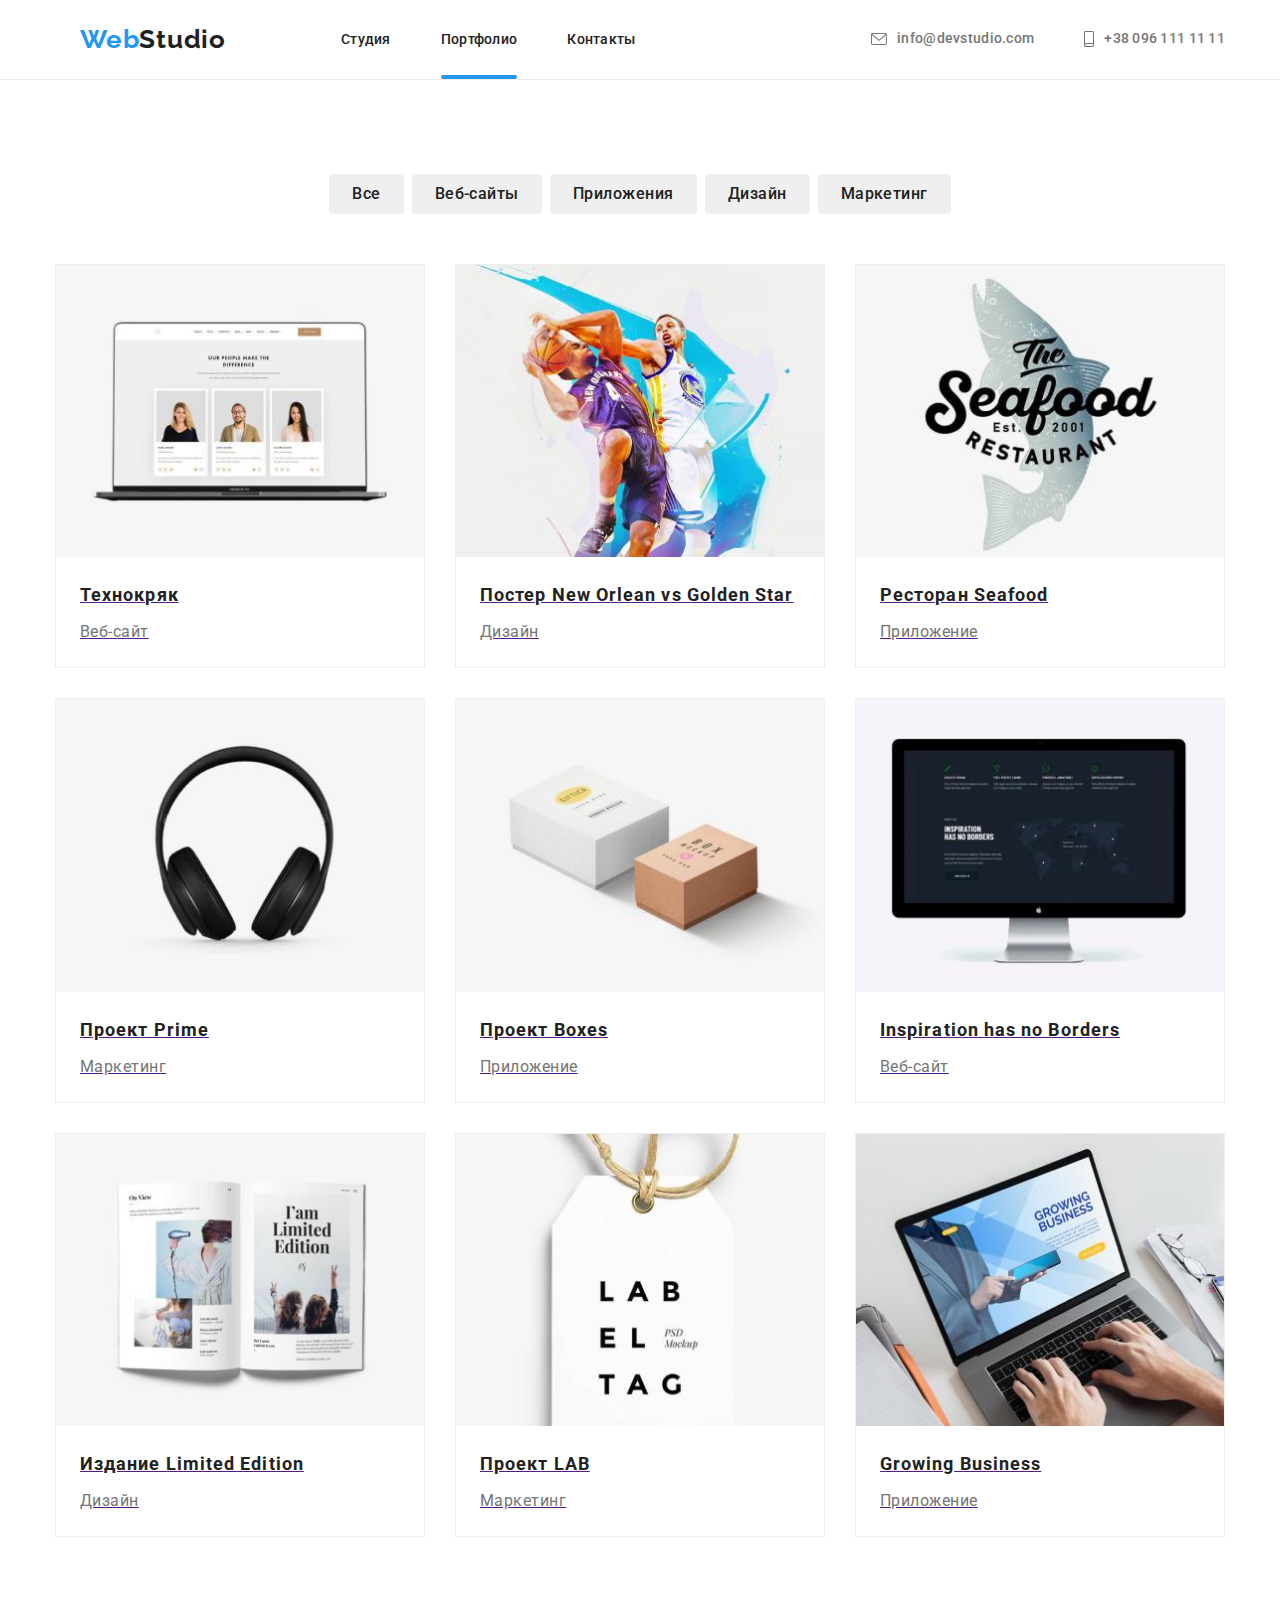
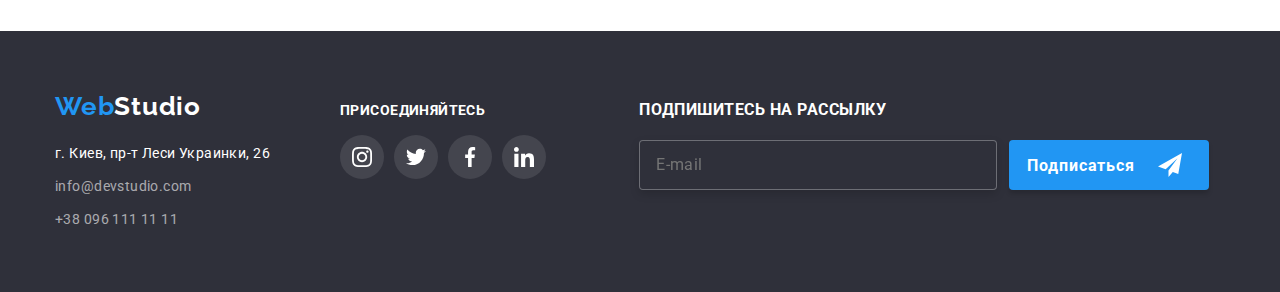
==== portfolio.html @ ae310cb7 "h" ====
<!DOCTYPE html>
<html lang="ru">
<head>
    <meta charset="UTF-8">
    <meta http-equiv="X-UA-Compatible" content="IE=edge">
    <meta name="viewport" content="width=device-width, initial-scale=1.0">
    <title>WebStudio</title>
    <link rel="preconnect" href="https://fonts.googleapis.com">
    <link rel="preconnect" href="https://fonts.gstatic.com" crossorigin>
    <link href="https://fonts.googleapis.com/css2?family=Raleway:wght@700&family=Roboto:wght@400;500;700;900&display=swap" rel="stylesheet">
    <link rel="stylesheet" href="https://cdnjs.cloudflare.com/ajax/libs/modern-normalize/1.1.0/modern-normalize.css" integrity="sha512-Y0MM+V6ymRKN2zStTqzQ227DWhhp4Mzdo6gnlRnuaNCbc+YN/ZH0sBCLTM4M0oSy9c9VKiCvd4Jk44aCLrNS5Q==" crossorigin="anonymous" referrerpolicy="no-referrer" />
    <link rel="stylesheet" href="./css/styles.css"/>
</head>
<body>
    <header class="header">
        <div class="container header-container">
            <nav class="header-navigation">
                <a class="link head-logo"  lang="en" href=""><span class="header-logo">Web</span><span class="header-logo-color">Studio </span></a>
                <ul class="list site-nav">
                    <li class="header-item"> <a class="link header-link" href="./index.html">Студия</a></li>
                    <li class="header-item"> <a class="link header-link active" href="">Портфолио</a></li>
                    <li class="header-item"> <a class="link header-link" href="">Контакты</a></li>
                </ul>
            </nav>
            <div class="header-connect">
                <ul class="list header-list"> 
                    <li class="header-item"> <a class="link header-mail color-icon" href="mailto:info@devstudio.com"><svg class="icon-envelope" width="16" height="12">
                        <use href="./images/icons.svg#icon-envelope"></use>
                        </svg>
                        info@devstudio.com</a></li>
                    <li class="header-item"><a class="link header-tel color-icon " href="tel:+380961111111">    <svg class="icon-smartphone" width="10" height="16">
                        <use href="./images/icons.svg#icon-smartphone"></use>
                    </svg>
                        +38 096 111 11 11</a></li>
                </ul> 
            </div> 
        </div>
    </header>
    <main>
        <section class="section">
            <div class="container">
                <ul class="list filter-list">
                    <li class="portfolio-btn"> <button class="filter-btn btn-text" type="button">Все</button></li>
                    <li class="portfolio-btn"> <button class="filter-btn btn-text" type="button">Веб-сайты</button></li>
                    <li class="portfolio-btn"> <button class="filter-btn btn-text" type="button">Приложения</button></li>
                    <li class="portfolio-btn"> <button class="filter-btn btn-text" type="button">Дизайн</button></li>
                    <li class="portfolio-btn"> <button class="filter-btn btn-text" type="button">Маркетинг</button></li>
                </ul>
                <!-- Секция портфолио-->
                <ul class="list portfolio-main">
                    <li class="portfolio-list">
                        <a href="" class="portfolio-link"> 
                            <div class="overlay-card">
                                <img 
                                src="./images/portfolio1.jpg" 
                                alt="Три фото человека на экране"
                                width="370"
                                height="294"/>
                                <div class="portfolio-wrapper">
                                    <p class="portfolio-card">Технокряк это современная площадка распространения коронавируса. Компании используют эту платформу
                                        для цифрового шпионажа и атак на защищённые сервера конкурентов.
                                    </p>
                                </div>
                            </div>
                            <div class="portfolio-content">
                                <h2 class="portfolio-list-title">Технокряк</h2>
                                <p class="portfolio-list-text">Веб-сайт</p>
                            </div>
                        </a>
                    </li>
                    <li class="portfolio-list" >
                        <a href="" class="portfolio-link"> 
                            <div class="overlay-card">
                                <img 
                                src="./images/portfolio2.jpg" 
                                alt="Игра в баскетбол"
                                width="370"
                                height="294"/>
                                <div class="portfolio-wrapper">
                                    <p class="portfolio-card">Технокряк это современная площадка распространения коронавируса. Компании используют эту платформу
                                        для цифрового шпионажа и атак на защищённые сервера конкурентов.
                                    </p>
                                </div>
                            </div>
                            <div class="portfolio-content">
                                <h2 class="portfolio-list-title">Постер New Orlean vs Golden Star</h2>
                                <p class="portfolio-list-text" >Дизайн</p>
                            </div>
                        </a>
                    </li>
                    <li class="portfolio-list">
                        <a href="" class="portfolio-link"> 
                            <div class="overlay-card">
                                <img 
                                src="./images/portfolio3.jpg" 
                                alt="Рыбный ресторан"
                                width="370"
                                height="294"/>
                                <div class="portfolio-wrapper">
                                    <p class="portfolio-card">Технокряк это современная площадка распространения коронавируса. Компании используют эту платформу
                                        для цифрового шпионажа и атак на защищённые сервера конкурентов.
                                    </p>
                                </div>
                            </div>
                            <div class="portfolio-content">
                                <h2 class="portfolio-list-title" >Ресторан Seafood</h2>
                                <p class="portfolio-list-text">Приложение</p>
                            </div>
                        </a>
                    </li>
                    <li class="portfolio-list">
                        <a href="" class="portfolio-link">
                            <div class="overlay-card">
                                <img 
                                src="./images/portfolio4.jpg" 
                                alt="Наушники"
                                width="370"
                                height="294" />
                                <div class="portfolio-wrapper">
                                    <p class="portfolio-card">Технокряк это современная площадка распространения коронавируса. Компании используют эту платформу
                                        для цифрового шпионажа и атак на защищённые сервера конкурентов.
                                    </p>
                                </div>
                            </div>
                            <div class="portfolio-content">
                                <h2 class="portfolio-list-title" >Проект Prime</h2>
                                <p class="portfolio-list-text">Маркетинг</p>
                            </div>
                        </a> 
                    </li>
                    <li class="portfolio-list" >
                        <a href="" class="portfolio-link">
                            <div class="overlay-card">
                                <img 
                                src="./images/portfolio5.jpg" 
                                alt="Коробки"
                                width="370"
                                height="294" />
                                <div class="portfolio-wrapper">
                                    <p class="portfolio-card">Технокряк это современная площадка распространения коронавируса. Компании используют эту платформу
                                        для цифрового шпионажа и атак на защищённые сервера конкурентов.
                                    </p>
                                </div>
                            </div>
                            <div class="portfolio-content">
                                <h2 class="portfolio-list-title" >Проект Boxes</h2>
                                <p class="portfolio-list-text">Приложение</p>
                            </div>
                        </a>
                    </li>
                    <li class="portfolio-list" >
                        <a href="" class="portfolio-link">
                            <div class="overlay-card">
                                <img 
                                src="./images/portfolio6.jpg" 
                                alt="Монитор"
                                width="370"
                                height="294"/>
                                <div class="portfolio-wrapper">
                                    <p class="portfolio-card">Технокряк это современная площадка распространения коронавируса. Компании используют эту платформу
                                        для цифрового шпионажа и атак на защищённые сервера конкурентов.
                                    </p>
                                </div>
                            </div>
                            <div class="portfolio-content">
                                <h2 class="portfolio-list-title">Inspiration has no Borders</h2>
                                <p class="portfolio-list-text">Веб-сайт</p>
                            </div>
                        </a>
                    </li>
                    <li class="portfolio-list">
                        <a href="" class="portfolio-link">
                            <div class="overlay-card">
                                <img 
                                src="./images/portfolio7.jpg" 
                                alt="Журнал"
                                width="370"
                                height="294" />
                                <div class="portfolio-wrapper">
                                    <p class="portfolio-card">Технокряк это современная площадка распространения коронавируса. Компании используют эту платформу
                                        для цифрового шпионажа и атак на защищённые сервера конкурентов.
                                    </p>
                                </div>
                            </div>
                            <div class="portfolio-content">
                                <h2 class="portfolio-list-title">Издание Limited Edition</h2>
                                <p class="portfolio-list-text">Дизайн</p>
                            </div>
                        </a>
                    </li>
                    <li class="portfolio-list">
                        <a href="" class="portfolio-link">
                            <div class="overlay-card">
                                <img 
                                src="./images/portfolio8.jpg" 
                                alt="Бирка"
                                width="370"
                                height="294" />
                                <div class="portfolio-wrapper">
                                    <p class="portfolio-card">Технокряк это современная площадка распространения коронавируса. Компании используют эту платформу
                                        для цифрового шпионажа и атак на защищённые сервера конкурентов.
                                    </p>
                                </div>
                            </div>
                            <div class="portfolio-content">
                                <h2 class="portfolio-list-title">Проект LAB</h2>
                                <p class="portfolio-list-text">Маркетинг</p>
                            </div>
                        </a>
                    </li>
                    <li class="portfolio-list">
                        <a href="" class="portfolio-link">
                            <div class="overlay-card">
                                <img 
                                src="./images/portfolio9.jpg" 
                                alt="Ноутбук"
                                width="370"
                                height="294"/>
                                <div class="portfolio-wrapper">
                                    <p class="portfolio-card">Технокряк это современная площадка распространения коронавируса. Компании используют эту платформу
                                        для цифрового шпионажа и атак на защищённые сервера конкурентов.
                                    </p>
                                </div>
                            </div>
                            <div class="portfolio-content">
                                <h2 class="portfolio-list-title">Growing Business</h2>
                                <p class="portfolio-list-text">Приложение</p>
                            </div>
                        </a>
                    </li>
                </ul>
            </div>  
        </section>
    </main>
    <footer class="footer-section">
        <div class="container footer-box">
            <div class="footer-container">
                <a class="link" lang="en"  href=""><span class="footer-logo">Web</span><span class="footer-logo-color">Studio </span></a> 
                <address class="footer-name">
                    <ul class="list">
                        <li class="footer-second">
                            <a class="link footer-address footer-link" href="https://goo.gl/maps/VvVKp1jskKgeNvnZA"
                            target="_blank" rel="noopener noreferrer">
                            г. Киев, пр-т Леси Украинки, 26</a>
                        </li>
                        <li class="footer-second">
                            <a class="link footer-mail footer-link" href="mailto:info@devstudio.com">info@devstudio.com</a>   
                        </li>
                        <li class="footer-second">
                            <a class="link footer-tel footer-link" href="tel:+380961111111">+38 096 111 11 11</a>  
                        </li>
                    </ul>
                </address>
            </div>
            <div class="footer-container-second">
                <p class="join-social">присоединяйтесь</p>
                <ul class="social-networks list">
                    <li class="social-networks-item">
                        <a href="" class="social-networks-link link-second">
                            <svg class="icon-footer instagram" width="20" height="20">
                                <use href="./images/icons.svg#icon-instagram"></use>
                            </svg>
                        </a>
                    </li>
                    <li class="social-networks-item">
                        <a href="" class="social-networks-link link-second">
                            <svg class="icon-footer twitter" width="20" height="20">
                                <use href="./images/icons.svg#icon-twitter"></use>
                            </svg>
                        </a>
                    </li>
                    <li class="social-networks-item">
                        <a href="" class="social-networks-link link-second">
                            <svg class="icon-footer facebook" width="20" height="20">
                                <use href="./images/icons.svg#icon-facebook"></use>
                            </svg>
                        </a>
                    </li>
                    <li class="social-networks-item">
                        <a href="" class="social-networks-link link-second">
                            <svg class="icon-footer linkedin" width="20" height="20">
                                <use href="./images/icons.svg#icon-linkedin"></use>
                            </svg>
                        </a>
                    </li>           
                </ul>
            </div> 
            <div class="subscription-field">
                <p class="subscription">Подпишитесь на рассылку</p>
                <form class="footer-form">
                    <input type="email" name="subscription" id="subscription" placeholder="E-mail" class="email-input">
                    <div class="position-btn">
                        <button type="submit" class="send-btn">Подписаться
                            <svg class="icon-send" width="24" height="24">
                                <use href="./images/icons.svg#icon-icon-send"></use>
                            </svg>
                        </button>
                    </div>
                </form>
            </div>
        </div>
    </footer>
</body>
</html>
---- css/styles.css ----
:root{
    --main-title-color: #ffffff;
    --second-title-color: #212121;
    --main-text-color: #212121;
    --second-text-color: #757575;
    --main-btn-color: #2196F3;
    --second-btn-color: #000000;
    --header-text-color: #212121;
    --header-second-text-color: #757575;
    --header-nav-text-color:  #2196F3;
    --hero-section-color: #2F303A;
    --portfolio-card-gap: 30px;
    --transition-duration: 250ms;
    --timing-function: cubic-bezier(0.4, 0, 0.2, 1);
}
p, h1, h2, h3, h4, h5, h6 {
    margin: 0;
}
ul {
    margin: 0;
    padding: 0;
}
.container {
    width: 1200px;
    padding-left: 15px;
    padding-right: 15px;
    margin: 0 auto;
}
body {
    font-family: Roboto; sans-serif;
}
.list {
    list-style: none;
}
.link {
    text-decoration: none;
}
.header-list {
    display: flex;
}
.site-nav {
    display: flex;
}
.header-navigation {
    display: flex; 
    align-items: center;
}
.header-container {
    display: flex; 
    align-items: center;
}
.header {
    border-bottom: 1px solid #ECECEC;
}
.header-link {
    font-weight: 500;
    font-size: 14px;
    line-height: 1.14;
    letter-spacing: 0.02em;
    color: var(--main-text-color);
    padding-bottom: 32px;
    padding-top: 32px;
    transition: color var(--transition-duration) var(--timing-function);
    position: relative;
}

.header-link.active::after {
    content: "";
    width: 100%;
    height: 4px;
    background-color: var(--header-nav-text-color);
    border-radius: 2px;
    display: block;
    position: absolute;
    bottom: 0;
}
.header-logo {
    font-family: Raleway;
    font-weight: 700;
    font-size: 26px;
    line-height: 1.19;
    letter-spacing: 0.03em;
    color:var(--header-nav-text-color);
}
.header-logo-color {
    font-family: Raleway;
    font-weight: 700;
    font-size: 26px;
    line-height: 1.19;
    letter-spacing: 0.03em;
    color:var(--header-text-color);   
}
.header-link:hover,
.header-link:focus {
    color: var(--header-nav-text-color);
}
.color-icon:hover,
.color-icon:focus {
    color: var(--header-nav-text-color);
}
.header-connect {
    margin-left: auto;
}
.head-logo {
    margin-right: 90px;
    padding: 24px 25px;
}
.header-item:not(:last-child) {
    margin-right: 50px; 
}
.header-tel {
    font-weight: 500;
    font-size: 14px;
    line-height: 1.14;
    letter-spacing: 0.02em;
    color:var(--header-second-text-color);
    display: flex;
    align-items: center;
    transition: color var(--transition-duration) var(--timing-function);
}
.header-mail {
    font-weight: 500;
    font-size: 14px;
    line-height: 1.14;
    letter-spacing: 0.02em;
    color: var(--second-text-color);
    display: flex;
    align-items: center;
    transition: color var(--transition-duration) var(--timing-function);
}
.icon-envelope,
.icon-smartphone {
margin-right: 10px;
fill: currentColor;
}
.icon-envelope:hover,
.icon-smartphone:hover,
.icon-envelope:focus,
.icon-smartphone:focus {
fill: currentColor;
}

/*---------Hero------------------*/
.hero {
    padding-top: 200px;
    padding-bottom: 200px;
    text-align: center;
    background-color: #2F303A;
    
}
.hero-img {
    height: 600px;
    max-width: 1600px;
    margin-left: auto;
    margin-right: auto;
    background-image: linear-gradient(
        to right,
        rgba(47, 48, 58, 0.4),
        rgba(47, 48, 58, 0.4)
    ),
    url(../images/hero-img.jpg);
    background-repeat: no-repeat;
    background-size: cover;
    background-position: center;
}
.hero-section { 
}
.hero-title {
    font-weight: 900;
    text-transform: uppercase;
    font-size: 44px;
    line-height: 1.36;
    text-align: center;
    letter-spacing: 0.06em;
    color:var(--main-title-color);
    width: 696px;
    margin-bottom: 30px;
    margin-top: 0;
    margin-left: auto;
    margin-right: auto;
}
.hero-button {
    font-family: inherit;
    font-weight: 700;
    font-size: 16px;
    line-height: 1.88;
    letter-spacing: 0.06em;
    cursor: pointer;
    color: var(--main-title-color);
    background: #188ce8;
    border-radius: 4px;
    padding: 10px 32px;
    align-items: center;
}
/*---------Subject------*/
.subject-container {
    padding-top: 94px;
}
.subject-list {
    display: flex;
    flex-wrap: wrap;   
}
.subject-info:not(:last-child) {
    margin-right: 30px;
    width: 270px;
}
.subject-icon {
    display: flex;
    justify-content: center;
    align-items: center;
    margin-bottom: 30px;
    width: 270px;
    height: 120px;
    border: none;
    background-color: #f5f4fa;
    border-radius: 4px;
}
.about-subject {
    font-weight: 700;
    text-transform: uppercase;
    font-size: 14px;
    line-height: 1.14;
    letter-spacing: 0.03em;
    color:var(--main-text-color);
}
.about-subject-text {
    padding-top: 10px;
    font-weight: 400;
    font-size: 14px;
    line-height: 1.71;
    letter-spacing: 0.03em;
    color:var(--second-text-color);
    width: 270px;
}

/*-----------Features----------*/
.features-info {
    padding-top: 94px;
    padding-bottom: 94px;
}
.features {
    font-weight: 700;
    font-size: 36px;
    line-height: 1.17;
    letter-spacing: 0.03em;
    color:var(--main-text-color);
    text-align: center;
}
.features-item {
    display: flex;
    margin-top: 50px;
}
.features-img:not(:last-child) {
    margin-right: 30px;
}
.work-title {
    position: absolute;
    width: 100%;
    min-height: 70px;
    bottom: 0;
    background-color: rgba(47, 48, 58, 0.8);
}
.features-img {
    position: relative;
}
.title-text {
    font-weight: bold;
    line-height: 1.14;
    text-align: center;
    padding-top: 27px;
    padding-bottom: 27px;
    margin: auto;
    letter-spacing: 0.03em;
    text-transform: uppercase;
    color: var(--main-title-color);
    font-size: 14px;
} 
img {
    display: block;
    max-width: 100%;
    height: auto;
}
/*------------Team---------*/
.team-main {
    background-color: #f5f4fa;
    padding-top: 94px;
    padding-bottom: 88px;
}
.team-list {
    display: flex;
    flex-wrap: wrap;
}
.masters-item {
    margin-right: 30px;
    text-align: center;
    width: 270px;
    box-shadow: 0px 1px 3px rgba(0, 0, 0, 0.12), 0px 1px 1px rgba(0, 0, 0, 0.14),
    0px 2px 1px rgba(0, 0, 0, 0.2);
    border-radius: 0px 0px 4px 4px;
    background-color: var(--main-title-color);
}
.masters-item:nth-child(4n){
    margin-right: 0;
}
.masters-name {
    padding-top: 30px;
    padding-bottom: 30px;  
}
.team {
    font-weight: 700;
    font-size: 36px;
    line-height: 1.17;
    letter-spacing: 0.03em;
    color:var(--second-title-color);
    text-align: center;
    margin-bottom: 50px;
}
.masters-item-title {
    font-weight: 500;
    font-size: 16px;
    line-height: 1.19;
    letter-spacing: 0.03em;
    color:var(--second-title-color);
    margin-bottom: 10px;
}
.masters-item-text {
    font-weight: 400;
    font-size: 16px;
    line-height: 1.19;
    letter-spacing: 0.03em;
    color: var(--second-text-color);
}
.masters-sotial-item {
    width: 44px;
    height: 44px;
}
.masters-sotial-link {
    width: 100%;
    height: 100%;
    border-radius: 50%;
    display: flex;
    align-items: center;
    justify-content: center;
    transition: background-color var(--transition-duration) var(--timing-function);
}
.masters-sotial-list {
    display: flex;
    justify-content: center;
    margin-top: 16px;
}
.masters-sotial-item + .masters-sotial-item {
    margin-left: 10px;
}
.icon {
    fill: #afb1b8;
    transition: fill var(--transition-duration) var(--timing-function);
}
.masters-sotial-link:hover,
.masters-sotial-link:focus {
    background-color:var(--main-btn-color);
}
.masters-sotial-link:hover .icon,
.masters-sotial-link:focus .icon {
    fill: var(--main-title-color);
}
/*------Clients------*/

.clients-item {
    box-sizing: border-box;
    border-radius: 4px;

    width: 170px;
    height: 92px;

    display: flex;
    align-items: center;
    justify-content: center;
}
.clients-item + .clients-item {
    margin-left: 30px;
    transition: border-color var(--transition-duration) var(--timing-function);
}
.company {
fill: #afb1b8;
transition: fill var(--transition-duration) var(--timing-function);
}
.icon-company {
    width: 100%;
    height: 100%;
    border-radius: 4px;
    display: flex;
    align-items: center;
    justify-content: center;
    border: 1px solid #afb1b8;
}
.clients-list {
    display: flex;
    justify-content: center;
}
.icon-company:hover,
.icon-company:focus {
    border-color:var(--main-btn-color) ;
}
.icon-company:hover .company ,
.icon-company:focus .company {
    fill:var(--main-btn-color);
}

/*---FOOTER---*/
.footer-box {
    display: flex;
    align-items: baseline;
}
.footer-container {
    margin-right: 70px;
}
.join-social {
    color: var(--main-title-color);
    text-transform: uppercase;
    font-size: 14px;
    line-height: 1.14;
    letter-spacing: 0.03em;
    font-family: Roboto;
    font-style: normal;
    font-weight: bold;
}
.social-networks {
    display: flex;
    justify-content: center;
    margin-bottom: 30px;
    margin-top: 16px;
}
.social-networks-item {
    width: 44px;
    height: 44px;
}
.social-networks-item + .social-networks-item {
    margin-left: 10px;
}
.social-networks-link {
    width: 100%;
    height: 100%;
    border-radius: 50%;
    display: flex;
    justify-content: center;
    align-items: center;
    transition: background-color var(--transition-duration) var(--timing-function);
}
.social-networks-link:hover,
.social-networks-link:focus {
    background-color:var(--main-btn-color);
}
.link-second {
    width: 100%;
    height: 100%;
    border-radius: 50%;
    background-color: rgba(255, 255, 255, 0.1);
}

.icon-footer {
    fill: var(--main-title-color);
}
.footer-name {
    margin-top: 20px;
}
.footer-second:not(:last-child) {
    margin-bottom: 9px;
}
.footer-second {
    transition: color var(--transition-duration) var(--timing-function);
}
.footer-section {
    background-color:var(--hero-section-color);
    padding-top: 60px;
    padding-bottom: 60px;
}
.footer-logo {
    font-family: Raleway;
    font-weight: 700;
    font-size: 26px;
    line-height: 1.19;
    letter-spacing: 0.03em;
    color:var(--header-nav-text-color); 
}
.footer-logo-color {
    font-family: Raleway;
    font-weight: 700;
    font-size: 26px;
    line-height: 1.19;
    letter-spacing: 0.03em;
    color:var(--main-title-color);  
}

.footer-address {
    font-weight: 400;
    font-style: normal;
    font-size: 14px;
    line-height: 1.71;
    letter-spacing: 0.03em;
    color:var(--main-title-color);
}

.footer-mail {
    font-weight: 400;
    font-style: normal;
    font-size: 14px;
    line-height: 1.71;
    letter-spacing: 0.03em;
    color: rgba(255, 255, 255, 0.6);
    }
.footer-tel {
    font-weight: 400;
    font-style: normal;
    font-size: 14px;
    line-height: 1.71;
    letter-spacing: 0.03em;
    color: rgba(255, 255, 255, 0.6);
}
.footer-link:hover,
.footer-link:focus {
    color: var(--header-nav-text-color);
}
.footer-form {
    display: flex;
}
.subscription {
    margin-left: 93px;
    margin-bottom: 20px;
    color: var(--main-title-color);
    font-weight: bold;
    line-height: 1.14;
    letter-spacing: 0.03em;
    text-transform: uppercase;
    text-align: left;
}
.email-input {
    width: 358px;
    height: 50px;
    padding-left: 16px;
    padding-top: 15px;
    padding-bottom: 15px;
    margin-right: 12px;
    margin-left: 93px;
    font-size: 16px;
    line-height: 1.25;
    letter-spacing: 0.03em;
    display: flex;
    align-items: center;
    color: rgba(255, 255, 255, 0.6);
    background: var(--hero-section-color);
    border: 1px solid rgba(255, 255, 255, 0.3);
    box-sizing: border-box;
    filter: drop-shadow(0px 4px 4px rgba(0, 0, 0, 0.15));
    border-radius: 4px;
}
.send-btn {
    width: 200px;
    height: 50px;
    margin: 0;
    padding-right: 29px;
    padding-right: 62px;
    padding-top: 10px;
    padding-bottom: 10px;
    font-weight: bold;
    font-size: 16px;
    line-height: 1.87;
    letter-spacing: 0.06em;
    position: relative;
    align-items: center;
    background: var(--main-btn-color);
    color: var(--main-title-color);
    box-shadow: 0px 4px 4px rgba(0, 0, 0, 0.15);
    border-radius: 4px;
    border: 1px solid transparent;
    cursor: pointer;
}
.icon-send {
    position: absolute;
    left: 148px;
    top: 50%;
    transform: translateY(-50%);
}
/*--------------Portfolio----------------*/
.section {
    padding-top: 94px;
    padding-bottom: 94px;
}
.filter-btn {
    font-family: inherit;
    font-weight: 500;
    font-size: 16px;
    line-height: 1.63;
    letter-spacing: 0.03em;
    cursor: pointer;
    color:var(--main-text-color);
    padding: 6px 22px;
    border-style: none;
    border-radius: 4px;
    border: 1px solid transparent;
    transition: background-color var(--transition-duration) var(--timing-function),
    color var(--transition-duration) var(--timing-function),
    box-shadow var(--transition-duration) var(--timing-function);
}
.btn-text:hover,
.btn-text:focus {
    box-shadow: 0px 3px 1px rgba(0, 0, 0, 0.1), 0px 1px 2px rgba(0, 0, 0, 0.08),
    0px 2px 2px rgba(0, 0, 0, 0.12);
    color:var(--main-title-color);
    background-color:var(--main-btn-color) 
}
.portfolio-list-title {
    font-weight: 700;
    font-size: 18px;
    line-height: 2;
    letter-spacing: 0.06em;
    color:var(--second-title-color);
    margin-bottom: 4px;
}
.portfolio-list-text {
    font-weight: 400;
    font-size: 16px;
    line-height: 1.88;
    letter-spacing: 0.03em;
    color:var(--second-text-color);
}
.filter-list {
    display: flex;
    margin-left: auto;
    margin-right: auto;
    justify-content: center;
    margin-bottom: 50px;
}
.portfolio-btn:not(:last-child) {
    margin-right: 8px;
}
.img {
    display: block;
    max-width: 100%;
    height: auto;
}
.portfolio-main > .portfolio-list {
    flex-basis: calc((100% - 3 * 30px) / 3 );
    margin-right: var(--portfolio-card-gap);
    margin-bottom: var(--portfolio-card-gap);
    box-sizing: border-box;
    border: 1px solid #eeeeee;
    transition: box-shadow var(--transition-duration) var(--timing-function);
}
.portfolio-main {
    display: flex;
    flex-wrap: wrap;
    margin-right: calc(-1 * var(--portfolio-card-gap));
    margin-bottom: calc(-1 * var(--portfolio-card-gap));
}
.portfolio-content {
    padding: 20px 24px;
    text-align: left;
}
.portfolio-list:nth-child(3n) {
margin-right: 0;
}
.portfolio-list:hover {
    box-shadow: 0px 1px 1px rgba(0, 0, 0, 0.12), 0px 4px 4px rgba(0, 0, 0, 0.06),
    1px 4px 6px rgba(0, 0, 0, 0.16);
    cursor: pointer;
}
.portfolio-card {
    width: 322px;
    height: 168px;
    padding-top: 63px;
    padding-bottom: 63px;
    padding-left: 24px;
    padding-right: 24px;
    font-size: 18px;
    line-height: 1.56;
    letter-spacing: 0.03em;
    text-align: left;
    color: var(--main-title-color);
    z-index: 1;
}
.overlay-card {
    position: relative ;
    overflow: hidden;
}
.portfolio-wrapper {
    position: absolute;
    display: inline-block;
    content: "";
    width: 100%;
    height: 100%;
    top: 0;
    left: 0;
    background: rgba(33, 150, 243, 0.9);
    transform: translateY(101%);
    transition: transform var(--transition-duration) var(--timing-function);
}
.portfolio-link:hover .portfolio-wrapper,
.portfolio-link:focus .portfolio-wrapper {
    transform: translateY(0);
}

/*----Modal Window----*/

.backdrop {
    width: 100%;
    height: 100%;
    background-color: rgba(0, 0, 0, 0.2);
    top: 0;
    position: fixed;
    transition: opacity 800ms, visibility 800ms ;
}
.modal {
    width: 528px;
    height: 581px;
    background-color: var(--main-title-color);
    border-radius: 4px;
    box-shadow: 0px 1px 3px rgba(0, 0, 0, 0.12), 0px 1px 1px rgba(0, 0, 0, 0.14),
    0px 2px 1px rgba(0, 0, 0, 0.2);
    position: absolute;
    top: 50%;
    left: 50%;
    transform: translate(-50%, -50%) scale(1);
    transition: transform 800ms;
    padding: 40px;
}
.backdrop.is-hidden .modal {
    transform: scale(1.5);
    transition: transform 800ms;
}
.modal-btn {
    width: 30px;
    height: 30px;
    background: var(--main-title-color);
    border: 1px solid rgba(0, 0, 0, 0.1);
    border-radius: 50%;
    position: absolute;
    top: 8px;
    right: 8px;
    box-sizing: border-box;
}
.modal-btn {
    transition: fill var(--transition-duration) var(--timing-function);
}
.modal-btn:hover {
    fill: var(--main-btn-color);
}
.is-hidden {
    visibility: hidden;
    opacity: 0;
    pointer-events: none;
}
.title-modal {
    font-size: 20px;
    color: var(--main-text-color);
    font-weight: bold;
    line-height: 23px;
    text-align: center;
    letter-spacing: 0.03em;
    margin-bottom: 12px;
}
.modal-form-input {
    width: 100%;
    height: 40px;
    padding-left: 42px;
    padding-right: 10px;
    margin-top: 4px;
    margin-bottom: 10px;
    outline: none;
    display: block;
    border: 1px solid rgba(33, 33, 33, 0.2);
    border-radius: 4px;
    box-sizing: border-box;
    transition: border-color var(--transition-duration) var(--timing-function);
}
.form-input-text {
    font-size: 12px;
    line-height: 1.16;
    letter-spacing: 0.01em;
    color: var(--second-text-color);
}
.modal-form-text {
    width: 100%;
    height: 120px;
    padding-top: 12px;
    padding-bottom: 12px;
    padding-right: 16px;
    padding-left: 16px;
    margin-top: 4px;
    margin-bottom: 20px;
    outline: none;
    resize: none;
    border: 1px solid rgba(33, 33, 33, 0.2);
    border-radius: 4px;
    box-sizing: border-box;
    transition: border-color var(--transition-duration) var(--timing-function);
}
.modal-form-text::placeholder {
    font-size: 12px;
    line-height: 1.16;
    letter-spacing: 0.01em;
    color: rgba(117, 117, 117, 0.5);
}
.agreement-checkbox {
    line-height: 1.71;
    letter-spacing: 0.03em;
    color: var(--second-text-color);
    display: flex;
    align-items: center;
    font-size: 14px;
}
.contract-link {
    color: var(--main-btn-color);
}
.modal-form-btn {
    display: block;
    background: var(--main-btn-color);
    color: var(--main-title-color);
    box-shadow: 0px 4px 4px rgba(0, 0, 0, 0.15);
    border-radius: 4px;
    border: 1px solid transparent;
    cursor: pointer;
    font-weight: bold;
    font-size: 16px;
    line-height: 1.87;
    letter-spacing: 0.06em;
    width: 200px;
    height: 50px;
    margin: auto;
    margin-top: 30px;
}
.modal-field {
    position: relative;
    display: block;
}
.form-svg {
    position: absolute;
    left: 12px;
    top: 11px;
    transition: fill var(--transition-duration) var(--timing-function);
}
.checkbox {
    margin: 0;
    padding: 0;
    width: 16px;
    height: 15px;
    appearance: none;
    position: absolute;
}
.checkbox-wrapper {
    display: flex;
    align-items: center;
    justify-content: center;
}
.modal-form-input:focus + .form-svg {
    fill: var(--main-btn-color);
}
.modal-form-input:focus {
    border: 1px solid var(--main-btn-color);
}
.modal-form-text:focus {
    border: 1px solid var(--main-btn-color);
}
.checkbox-icon {
    width: 16px;
    height: 15px;
    border: 2px solid black;
    border-radius: 2px;
    display: flex;
    justify-content: center;
    align-items: center;
    transition: border-color var(--transition-duration) var(--timing-function),
    background-color var(--transition-duration) var(--timing-function);
}
.checkbox:checked + .checkbox-icon {
    border-color: var(--main-btn-color);
    background-color: var(--main-btn-color);
    background-size: contain;
    background-repeat: no-repeat;
    background-origin: border-box;
}
.agreement-text {
    margin-left: 7px;
}

.icon-modal:hover {
    fill: var(--main-btn-color);
}
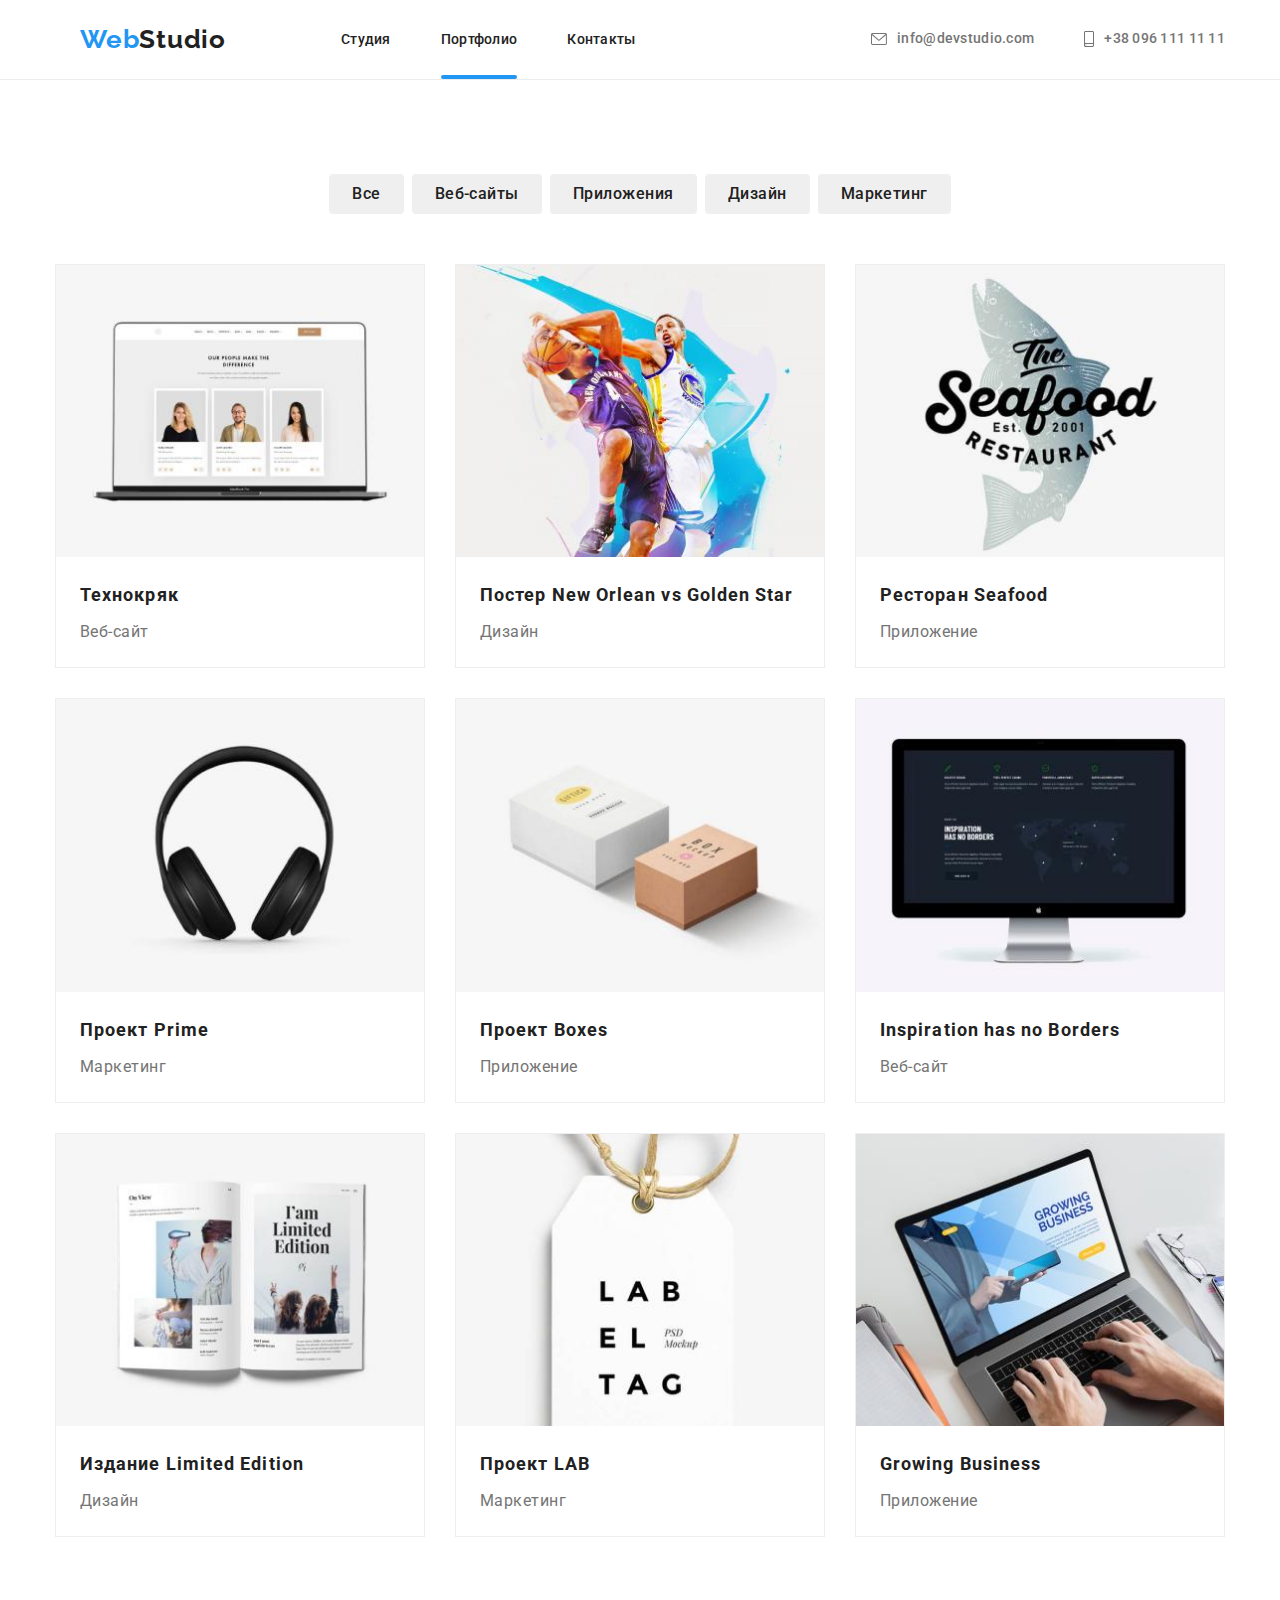
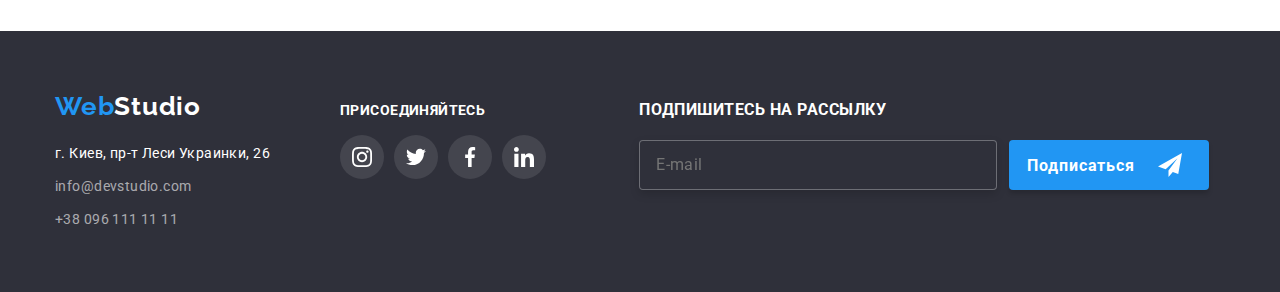
==== commit 7c90bc1e: "hw7link" ====
--- a/portfolio.html
+++ b/portfolio.html
@@ -10,6 +10,7 @@
     <link href="https://fonts.googleapis.com/css2?family=Raleway:wght@700&family=Roboto:wght@400;500;700;900&display=swap" rel="stylesheet">
     <link rel="stylesheet" href="https://cdnjs.cloudflare.com/ajax/libs/modern-normalize/1.1.0/modern-normalize.css" integrity="sha512-Y0MM+V6ymRKN2zStTqzQ227DWhhp4Mzdo6gnlRnuaNCbc+YN/ZH0sBCLTM4M0oSy9c9VKiCvd4Jk44aCLrNS5Q==" crossorigin="anonymous" referrerpolicy="no-referrer" />
     <link rel="stylesheet" href="./css/styles.css"/>
+    <link rel="stylesheet" href="./css/main.css"/>
 </head>
 <body>
     <header class="header">
@@ -17,18 +18,18 @@
             <nav class="header-navigation">
                 <a class="link head-logo"  lang="en" href=""><span class="header-logo">Web</span><span class="header-logo-color">Studio </span></a>
                 <ul class="list site-nav">
-                    <li class="header-item"> <a class="link header-link" href="./index.html">Студия</a></li>
-                    <li class="header-item"> <a class="link header-link active" href="">Портфолио</a></li>
-                    <li class="header-item"> <a class="link header-link" href="">Контакты</a></li>
+                    <li class="header__list"> <a class="link header__link" href="./index.html">Студия</a></li>
+                    <li class="header__list"> <a class="link header__link active" href="">Портфолио</a></li>
+                    <li class="header__list"> <a class="link header__link" href="">Контакты</a></li>
                 </ul>
             </nav>
             <div class="header-connect">
                 <ul class="list header-list"> 
-                    <li class="header-item"> <a class="link header-mail color-icon" href="mailto:info@devstudio.com"><svg class="icon-envelope" width="16" height="12">
+                    <li class="header__list"> <a class="link header__mail color-icon" href="mailto:info@devstudio.com"><svg class="header__icon" width="16" height="12">
                         <use href="./images/icons.svg#icon-envelope"></use>
                         </svg>
                         info@devstudio.com</a></li>
-                    <li class="header-item"><a class="link header-tel color-icon " href="tel:+380961111111">    <svg class="icon-smartphone" width="10" height="16">
+                    <li class="header__list"><a class="link header__tel color-icon " href="tel:+380961111111">    <svg class="header__icon" width="10" height="16">
                         <use href="./images/icons.svg#icon-smartphone"></use>
                     </svg>
                         +38 096 111 11 11</a></li>
@@ -40,191 +41,191 @@
         <section class="section">
             <div class="container">
                 <ul class="list filter-list">
-                    <li class="portfolio-btn"> <button class="filter-btn btn-text" type="button">Все</button></li>
-                    <li class="portfolio-btn"> <button class="filter-btn btn-text" type="button">Веб-сайты</button></li>
-                    <li class="portfolio-btn"> <button class="filter-btn btn-text" type="button">Приложения</button></li>
-                    <li class="portfolio-btn"> <button class="filter-btn btn-text" type="button">Дизайн</button></li>
-                    <li class="portfolio-btn"> <button class="filter-btn btn-text" type="button">Маркетинг</button></li>
+                    <li class="portfolio__item"> <button class="portfolio__btn btn-text" type="button">Все</button></li>
+                    <li class="portfolio__item"> <button class="portfolio__btn btn-text" type="button">Веб-сайты</button></li>
+                    <li class="portfolio__item"> <button class="portfolio__btn btn-text" type="button">Приложения</button></li>
+                    <li class="portfolio__item"> <button class="portfolio__btn btn-text" type="button">Дизайн</button></li>
+                    <li class="portfolio__item"> <button class="portfolio__btn btn-text" type="button">Маркетинг</button></li>
                 </ul>
                 <!-- Секция портфолио-->
                 <ul class="list portfolio-main">
-                    <li class="portfolio-list">
-                        <a href="" class="portfolio-link"> 
+                    <li class="card__item">
+                        <a href="" class="link card__link"> 
                             <div class="overlay-card">
                                 <img 
                                 src="./images/portfolio1.jpg" 
                                 alt="Три фото человека на экране"
                                 width="370"
                                 height="294"/>
-                                <div class="portfolio-wrapper">
-                                    <p class="portfolio-card">Технокряк это современная площадка распространения коронавируса. Компании используют эту платформу
-                                        для цифрового шпионажа и атак на защищённые сервера конкурентов.
-                                    </p>
-                                </div>
-                            </div>
-                            <div class="portfolio-content">
-                                <h2 class="portfolio-list-title">Технокряк</h2>
-                                <p class="portfolio-list-text">Веб-сайт</p>
-                            </div>
-                        </a>
-                    </li>
-                    <li class="portfolio-list" >
-                        <a href="" class="portfolio-link"> 
+                                <div class="card-wrapper">
+                                    <p class="card__text">Технокряк это современная площадка распространения коронавируса. Компании используют эту платформу
+                                        для цифрового шпионажа и атак на защищённые сервера конкурентов.
+                                    </p>
+                                </div>
+                            </div>
+                            <div class="portfolio-content">
+                                <h2 class="portfolio-list__title">Технокряк</h2>
+                                <p class="portfolio-list__text">Веб-сайт</p>
+                            </div>
+                        </a>
+                    </li>
+                    <li class="card__item" >
+                        <a href="" class="link card__link"> 
                             <div class="overlay-card">
                                 <img 
                                 src="./images/portfolio2.jpg" 
                                 alt="Игра в баскетбол"
                                 width="370"
                                 height="294"/>
-                                <div class="portfolio-wrapper">
-                                    <p class="portfolio-card">Технокряк это современная площадка распространения коронавируса. Компании используют эту платформу
-                                        для цифрового шпионажа и атак на защищённые сервера конкурентов.
-                                    </p>
-                                </div>
-                            </div>
-                            <div class="portfolio-content">
-                                <h2 class="portfolio-list-title">Постер New Orlean vs Golden Star</h2>
-                                <p class="portfolio-list-text" >Дизайн</p>
-                            </div>
-                        </a>
-                    </li>
-                    <li class="portfolio-list">
-                        <a href="" class="portfolio-link"> 
+                                <div class="card-wrapper">
+                                    <p class="card__text">Технокряк это современная площадка распространения коронавируса. Компании используют эту платформу
+                                        для цифрового шпионажа и атак на защищённые сервера конкурентов.
+                                    </p>
+                                </div>
+                            </div>
+                            <div class="portfolio-content">
+                                <h2 class="portfolio-list__title">Постер New Orlean vs Golden Star</h2>
+                                <p class="portfolio-list__text" >Дизайн</p>
+                            </div>
+                        </a>
+                    </li>
+                    <li class="card__item">
+                        <a href="" class="link card__link"> 
                             <div class="overlay-card">
                                 <img 
                                 src="./images/portfolio3.jpg" 
                                 alt="Рыбный ресторан"
                                 width="370"
                                 height="294"/>
-                                <div class="portfolio-wrapper">
-                                    <p class="portfolio-card">Технокряк это современная площадка распространения коронавируса. Компании используют эту платформу
-                                        для цифрового шпионажа и атак на защищённые сервера конкурентов.
-                                    </p>
-                                </div>
-                            </div>
-                            <div class="portfolio-content">
-                                <h2 class="portfolio-list-title" >Ресторан Seafood</h2>
-                                <p class="portfolio-list-text">Приложение</p>
-                            </div>
-                        </a>
-                    </li>
-                    <li class="portfolio-list">
-                        <a href="" class="portfolio-link">
+                                <div class="card-wrapper">
+                                    <p class="card__text">Технокряк это современная площадка распространения коронавируса. Компании используют эту платформу
+                                        для цифрового шпионажа и атак на защищённые сервера конкурентов.
+                                    </p>
+                                </div>
+                            </div>
+                            <div class="portfolio-content">
+                                <h2 class="portfolio-list__title" >Ресторан Seafood</h2>
+                                <p class="portfolio-list__text">Приложение</p>
+                            </div>
+                        </a>
+                    </li>
+                    <li class="card__item">
+                        <a href="" class="link card__link">
                             <div class="overlay-card">
                                 <img 
                                 src="./images/portfolio4.jpg" 
                                 alt="Наушники"
                                 width="370"
                                 height="294" />
-                                <div class="portfolio-wrapper">
-                                    <p class="portfolio-card">Технокряк это современная площадка распространения коронавируса. Компании используют эту платформу
-                                        для цифрового шпионажа и атак на защищённые сервера конкурентов.
-                                    </p>
-                                </div>
-                            </div>
-                            <div class="portfolio-content">
-                                <h2 class="portfolio-list-title" >Проект Prime</h2>
-                                <p class="portfolio-list-text">Маркетинг</p>
+                                <div class="card-wrapper">
+                                    <p class="card__text">Технокряк это современная площадка распространения коронавируса. Компании используют эту платформу
+                                        для цифрового шпионажа и атак на защищённые сервера конкурентов.
+                                    </p>
+                                </div>
+                            </div>
+                            <div class="portfolio-content">
+                                <h2 class="portfolio-list__title" >Проект Prime</h2>
+                                <p class="portfolio-list__text">Маркетинг</p>
                             </div>
                         </a> 
                     </li>
-                    <li class="portfolio-list" >
-                        <a href="" class="portfolio-link">
+                    <li class="card__item" >
+                        <a href="" class="link card__link">
                             <div class="overlay-card">
                                 <img 
                                 src="./images/portfolio5.jpg" 
                                 alt="Коробки"
                                 width="370"
                                 height="294" />
-                                <div class="portfolio-wrapper">
-                                    <p class="portfolio-card">Технокряк это современная площадка распространения коронавируса. Компании используют эту платформу
-                                        для цифрового шпионажа и атак на защищённые сервера конкурентов.
-                                    </p>
-                                </div>
-                            </div>
-                            <div class="portfolio-content">
-                                <h2 class="portfolio-list-title" >Проект Boxes</h2>
-                                <p class="portfolio-list-text">Приложение</p>
-                            </div>
-                        </a>
-                    </li>
-                    <li class="portfolio-list" >
-                        <a href="" class="portfolio-link">
+                                <div class="card-wrapper">
+                                    <p class="card__text">Технокряк это современная площадка распространения коронавируса. Компании используют эту платформу
+                                        для цифрового шпионажа и атак на защищённые сервера конкурентов.
+                                    </p>
+                                </div>
+                            </div>
+                            <div class="portfolio-content">
+                                <h2 class="portfolio-list__title" >Проект Boxes</h2>
+                                <p class="portfolio-list__text">Приложение</p>
+                            </div>
+                        </a>
+                    </li>
+                    <li class="card__item" >
+                        <a href="" class="link card__link">
                             <div class="overlay-card">
                                 <img 
                                 src="./images/portfolio6.jpg" 
                                 alt="Монитор"
                                 width="370"
                                 height="294"/>
-                                <div class="portfolio-wrapper">
-                                    <p class="portfolio-card">Технокряк это современная площадка распространения коронавируса. Компании используют эту платформу
-                                        для цифрового шпионажа и атак на защищённые сервера конкурентов.
-                                    </p>
-                                </div>
-                            </div>
-                            <div class="portfolio-content">
-                                <h2 class="portfolio-list-title">Inspiration has no Borders</h2>
-                                <p class="portfolio-list-text">Веб-сайт</p>
-                            </div>
-                        </a>
-                    </li>
-                    <li class="portfolio-list">
-                        <a href="" class="portfolio-link">
+                                <div class="card-wrapper">
+                                    <p class="card__text">Технокряк это современная площадка распространения коронавируса. Компании используют эту платформу
+                                        для цифрового шпионажа и атак на защищённые сервера конкурентов.
+                                    </p>
+                                </div>
+                            </div>
+                            <div class="portfolio-content">
+                                <h2 class="portfolio-list__title">Inspiration has no Borders</h2>
+                                <p class="portfolio-list__text">Веб-сайт</p>
+                            </div>
+                        </a>
+                    </li>
+                    <li class="card__item">
+                        <a href="" class="link card__link">
                             <div class="overlay-card">
                                 <img 
                                 src="./images/portfolio7.jpg" 
                                 alt="Журнал"
                                 width="370"
                                 height="294" />
-                                <div class="portfolio-wrapper">
-                                    <p class="portfolio-card">Технокряк это современная площадка распространения коронавируса. Компании используют эту платформу
-                                        для цифрового шпионажа и атак на защищённые сервера конкурентов.
-                                    </p>
-                                </div>
-                            </div>
-                            <div class="portfolio-content">
-                                <h2 class="portfolio-list-title">Издание Limited Edition</h2>
-                                <p class="portfolio-list-text">Дизайн</p>
-                            </div>
-                        </a>
-                    </li>
-                    <li class="portfolio-list">
-                        <a href="" class="portfolio-link">
+                                <div class="card-wrapper">
+                                    <p class="card__text">Технокряк это современная площадка распространения коронавируса. Компании используют эту платформу
+                                        для цифрового шпионажа и атак на защищённые сервера конкурентов.
+                                    </p>
+                                </div>
+                            </div>
+                            <div class="portfolio-content">
+                                <h2 class="portfolio-list__title">Издание Limited Edition</h2>
+                                <p class="portfolio-list__text">Дизайн</p>
+                            </div>
+                        </a>
+                    </li>
+                    <li class="card__item">
+                        <a href="" class="link card__link">
                             <div class="overlay-card">
                                 <img 
                                 src="./images/portfolio8.jpg" 
                                 alt="Бирка"
                                 width="370"
                                 height="294" />
-                                <div class="portfolio-wrapper">
-                                    <p class="portfolio-card">Технокряк это современная площадка распространения коронавируса. Компании используют эту платформу
-                                        для цифрового шпионажа и атак на защищённые сервера конкурентов.
-                                    </p>
-                                </div>
-                            </div>
-                            <div class="portfolio-content">
-                                <h2 class="portfolio-list-title">Проект LAB</h2>
-                                <p class="portfolio-list-text">Маркетинг</p>
-                            </div>
-                        </a>
-                    </li>
-                    <li class="portfolio-list">
-                        <a href="" class="portfolio-link">
+                                <div class="card-wrapper">
+                                    <p class="card__text">Технокряк это современная площадка распространения коронавируса. Компании используют эту платформу
+                                        для цифрового шпионажа и атак на защищённые сервера конкурентов.
+                                    </p>
+                                </div>
+                            </div>
+                            <div class="portfolio-content">
+                                <h2 class="portfolio-list__title">Проект LAB</h2>
+                                <p class="portfolio-list__text">Маркетинг</p>
+                            </div>
+                        </a>
+                    </li>
+                    <li class="card__item">
+                        <a href="" class="link card__link">
                             <div class="overlay-card">
                                 <img 
                                 src="./images/portfolio9.jpg" 
                                 alt="Ноутбук"
                                 width="370"
                                 height="294"/>
-                                <div class="portfolio-wrapper">
-                                    <p class="portfolio-card">Технокряк это современная площадка распространения коронавируса. Компании используют эту платформу
-                                        для цифрового шпионажа и атак на защищённые сервера конкурентов.
-                                    </p>
-                                </div>
-                            </div>
-                            <div class="portfolio-content">
-                                <h2 class="portfolio-list-title">Growing Business</h2>
-                                <p class="portfolio-list-text">Приложение</p>
+                                <div class="card-wrapper">
+                                    <p class="card__text">Технокряк это современная площадка распространения коронавируса. Компании используют эту платформу
+                                        для цифрового шпионажа и атак на защищённые сервера конкурентов.
+                                    </p>
+                                </div>
+                            </div>
+                            <div class="portfolio-content">
+                                <h2 class="portfolio-list__title">Growing Business</h2>
+                                <p class="portfolio-list__text">Приложение</p>
                             </div>
                         </a>
                     </li>
@@ -238,16 +239,16 @@
                 <a class="link" lang="en"  href=""><span class="footer-logo">Web</span><span class="footer-logo-color">Studio </span></a> 
                 <address class="footer-name">
                     <ul class="list">
-                        <li class="footer-second">
-                            <a class="link footer-address footer-link" href="https://goo.gl/maps/VvVKp1jskKgeNvnZA"
+                        <li class="footer__item">
+                            <a class="link footer__address footer-link" href="https://goo.gl/maps/VvVKp1jskKgeNvnZA"
                             target="_blank" rel="noopener noreferrer">
                             г. Киев, пр-т Леси Украинки, 26</a>
                         </li>
-                        <li class="footer-second">
-                            <a class="link footer-mail footer-link" href="mailto:info@devstudio.com">info@devstudio.com</a>   
+                        <li class="footer__item">
+                            <a class="link footer__mail footer-link" href="mailto:info@devstudio.com">info@devstudio.com</a>   
                         </li>
-                        <li class="footer-second">
-                            <a class="link footer-tel footer-link" href="tel:+380961111111">+38 096 111 11 11</a>  
+                        <li class="footer__item">
+                            <a class="link footer__tel footer-link" href="tel:+380961111111">+38 096 111 11 11</a>  
                         </li>
                     </ul>
                 </address>
@@ -255,30 +256,30 @@
             <div class="footer-container-second">
                 <p class="join-social">присоединяйтесь</p>
                 <ul class="social-networks list">
-                    <li class="social-networks-item">
-                        <a href="" class="social-networks-link link-second">
-                            <svg class="icon-footer instagram" width="20" height="20">
+                    <li class="social-networks__item">
+                        <a href="" class="social-networks__link link-second">
+                            <svg class="social-networks__icon" width="20" height="20">
                                 <use href="./images/icons.svg#icon-instagram"></use>
                             </svg>
                         </a>
                     </li>
-                    <li class="social-networks-item">
-                        <a href="" class="social-networks-link link-second">
-                            <svg class="icon-footer twitter" width="20" height="20">
+                    <li class="social-networks__item">
+                        <a href="" class="social-networks__link link-second">
+                            <svg class="social-networks__icon" width="20" height="20">
                                 <use href="./images/icons.svg#icon-twitter"></use>
                             </svg>
                         </a>
                     </li>
-                    <li class="social-networks-item">
-                        <a href="" class="social-networks-link link-second">
-                            <svg class="icon-footer facebook" width="20" height="20">
+                    <li class="social-networks__item">
+                        <a href="" class="social-networks__link link-second">
+                            <svg class="social-networks__icon" width="20" height="20">
                                 <use href="./images/icons.svg#icon-facebook"></use>
                             </svg>
                         </a>
                     </li>
-                    <li class="social-networks-item">
-                        <a href="" class="social-networks-link link-second">
-                            <svg class="icon-footer linkedin" width="20" height="20">
+                    <li class="social-networks__item">
+                        <a href="" class="social-networks__link link-second">
+                            <svg class="social-networks__icon" width="20" height="20">
                                 <use href="./images/icons.svg#icon-linkedin"></use>
                             </svg>
                         </a>
@@ -288,10 +289,10 @@
             <div class="subscription-field">
                 <p class="subscription">Подпишитесь на рассылку</p>
                 <form class="footer-form">
-                    <input type="email" name="subscription" id="subscription" placeholder="E-mail" class="email-input">
+                    <input type="email" name="subscription" id="subscription" placeholder="E-mail" class="footer-form__input">
                     <div class="position-btn">
-                        <button type="submit" class="send-btn">Подписаться
-                            <svg class="icon-send" width="24" height="24">
+                        <button type="submit" class="footer-form__btn">Подписаться
+                            <svg class="footer-form__icon" width="24" height="24">
                                 <use href="./images/icons.svg#icon-icon-send"></use>
                             </svg>
                         </button>
--- a/css/styles.css
+++ b/css/styles.css
@@ -1,888 +1,30 @@
-:root{
-    --main-title-color: #ffffff;
-    --second-title-color: #212121;
-    --main-text-color: #212121;
-    --second-text-color: #757575;
-    --main-btn-color: #2196F3;
-    --second-btn-color: #000000;
-    --header-text-color: #212121;
-    --header-second-text-color: #757575;
-    --header-nav-text-color:  #2196F3;
-    --hero-section-color: #2F303A;
-    --portfolio-card-gap: 30px;
-    --transition-duration: 250ms;
-    --timing-function: cubic-bezier(0.4, 0, 0.2, 1);
-}
-p, h1, h2, h3, h4, h5, h6 {
-    margin: 0;
-}
-ul {
-    margin: 0;
-    padding: 0;
-}
-.container {
-    width: 1200px;
-    padding-left: 15px;
-    padding-right: 15px;
-    margin: 0 auto;
-}
-body {
-    font-family: Roboto; sans-serif;
-}
-.list {
-    list-style: none;
-}
-.link {
-    text-decoration: none;
-}
-.header-list {
-    display: flex;
-}
-.site-nav {
-    display: flex;
-}
-.header-navigation {
-    display: flex; 
-    align-items: center;
-}
-.header-container {
-    display: flex; 
-    align-items: center;
-}
-.header {
-    border-bottom: 1px solid #ECECEC;
-}
-.header-link {
-    font-weight: 500;
-    font-size: 14px;
-    line-height: 1.14;
-    letter-spacing: 0.02em;
-    color: var(--main-text-color);
-    padding-bottom: 32px;
-    padding-top: 32px;
-    transition: color var(--transition-duration) var(--timing-function);
-    position: relative;
-}
 
-.header-link.active::after {
-    content: "";
-    width: 100%;
-    height: 4px;
-    background-color: var(--header-nav-text-color);
-    border-radius: 2px;
-    display: block;
-    position: absolute;
-    bottom: 0;
-}
-.header-logo {
-    font-family: Raleway;
-    font-weight: 700;
-    font-size: 26px;
-    line-height: 1.19;
-    letter-spacing: 0.03em;
-    color:var(--header-nav-text-color);
-}
-.header-logo-color {
-    font-family: Raleway;
-    font-weight: 700;
-    font-size: 26px;
-    line-height: 1.19;
-    letter-spacing: 0.03em;
-    color:var(--header-text-color);   
-}
-.header-link:hover,
-.header-link:focus {
-    color: var(--header-nav-text-color);
-}
-.color-icon:hover,
-.color-icon:focus {
-    color: var(--header-nav-text-color);
-}
-.header-connect {
-    margin-left: auto;
-}
-.head-logo {
-    margin-right: 90px;
-    padding: 24px 25px;
-}
-.header-item:not(:last-child) {
-    margin-right: 50px; 
-}
-.header-tel {
-    font-weight: 500;
-    font-size: 14px;
-    line-height: 1.14;
-    letter-spacing: 0.02em;
-    color:var(--header-second-text-color);
-    display: flex;
-    align-items: center;
-    transition: color var(--transition-duration) var(--timing-function);
-}
-.header-mail {
-    font-weight: 500;
-    font-size: 14px;
-    line-height: 1.14;
-    letter-spacing: 0.02em;
-    color: var(--second-text-color);
-    display: flex;
-    align-items: center;
-    transition: color var(--transition-duration) var(--timing-function);
-}
-.icon-envelope,
-.icon-smartphone {
-margin-right: 10px;
-fill: currentColor;
-}
-.icon-envelope:hover,
-.icon-smartphone:hover,
-.icon-envelope:focus,
-.icon-smartphone:focus {
-fill: currentColor;
-}
+
+
+
+
 
 /*---------Hero------------------*/
-.hero {
-    padding-top: 200px;
-    padding-bottom: 200px;
-    text-align: center;
-    background-color: #2F303A;
-    
-}
-.hero-img {
-    height: 600px;
-    max-width: 1600px;
-    margin-left: auto;
-    margin-right: auto;
-    background-image: linear-gradient(
-        to right,
-        rgba(47, 48, 58, 0.4),
-        rgba(47, 48, 58, 0.4)
-    ),
-    url(../images/hero-img.jpg);
-    background-repeat: no-repeat;
-    background-size: cover;
-    background-position: center;
-}
-.hero-section { 
-}
-.hero-title {
-    font-weight: 900;
-    text-transform: uppercase;
-    font-size: 44px;
-    line-height: 1.36;
-    text-align: center;
-    letter-spacing: 0.06em;
-    color:var(--main-title-color);
-    width: 696px;
-    margin-bottom: 30px;
-    margin-top: 0;
-    margin-left: auto;
-    margin-right: auto;
-}
-.hero-button {
-    font-family: inherit;
-    font-weight: 700;
-    font-size: 16px;
-    line-height: 1.88;
-    letter-spacing: 0.06em;
-    cursor: pointer;
-    color: var(--main-title-color);
-    background: #188ce8;
-    border-radius: 4px;
-    padding: 10px 32px;
-    align-items: center;
-}
+
 /*---------Subject------*/
-.subject-container {
-    padding-top: 94px;
-}
-.subject-list {
-    display: flex;
-    flex-wrap: wrap;   
-}
-.subject-info:not(:last-child) {
-    margin-right: 30px;
-    width: 270px;
-}
-.subject-icon {
-    display: flex;
-    justify-content: center;
-    align-items: center;
-    margin-bottom: 30px;
-    width: 270px;
-    height: 120px;
-    border: none;
-    background-color: #f5f4fa;
-    border-radius: 4px;
-}
-.about-subject {
-    font-weight: 700;
-    text-transform: uppercase;
-    font-size: 14px;
-    line-height: 1.14;
-    letter-spacing: 0.03em;
-    color:var(--main-text-color);
-}
-.about-subject-text {
-    padding-top: 10px;
-    font-weight: 400;
-    font-size: 14px;
-    line-height: 1.71;
-    letter-spacing: 0.03em;
-    color:var(--second-text-color);
-    width: 270px;
-}
+
 
 /*-----------Features----------*/
-.features-info {
-    padding-top: 94px;
-    padding-bottom: 94px;
-}
-.features {
-    font-weight: 700;
-    font-size: 36px;
-    line-height: 1.17;
-    letter-spacing: 0.03em;
-    color:var(--main-text-color);
-    text-align: center;
-}
-.features-item {
-    display: flex;
-    margin-top: 50px;
-}
-.features-img:not(:last-child) {
-    margin-right: 30px;
-}
-.work-title {
-    position: absolute;
-    width: 100%;
-    min-height: 70px;
-    bottom: 0;
-    background-color: rgba(47, 48, 58, 0.8);
-}
-.features-img {
-    position: relative;
-}
-.title-text {
-    font-weight: bold;
-    line-height: 1.14;
-    text-align: center;
-    padding-top: 27px;
-    padding-bottom: 27px;
-    margin: auto;
-    letter-spacing: 0.03em;
-    text-transform: uppercase;
-    color: var(--main-title-color);
-    font-size: 14px;
-} 
-img {
-    display: block;
-    max-width: 100%;
-    height: auto;
-}
+
+
 /*------------Team---------*/
-.team-main {
-    background-color: #f5f4fa;
-    padding-top: 94px;
-    padding-bottom: 88px;
-}
-.team-list {
-    display: flex;
-    flex-wrap: wrap;
-}
-.masters-item {
-    margin-right: 30px;
-    text-align: center;
-    width: 270px;
-    box-shadow: 0px 1px 3px rgba(0, 0, 0, 0.12), 0px 1px 1px rgba(0, 0, 0, 0.14),
-    0px 2px 1px rgba(0, 0, 0, 0.2);
-    border-radius: 0px 0px 4px 4px;
-    background-color: var(--main-title-color);
-}
-.masters-item:nth-child(4n){
-    margin-right: 0;
-}
-.masters-name {
-    padding-top: 30px;
-    padding-bottom: 30px;  
-}
-.team {
-    font-weight: 700;
-    font-size: 36px;
-    line-height: 1.17;
-    letter-spacing: 0.03em;
-    color:var(--second-title-color);
-    text-align: center;
-    margin-bottom: 50px;
-}
-.masters-item-title {
-    font-weight: 500;
-    font-size: 16px;
-    line-height: 1.19;
-    letter-spacing: 0.03em;
-    color:var(--second-title-color);
-    margin-bottom: 10px;
-}
-.masters-item-text {
-    font-weight: 400;
-    font-size: 16px;
-    line-height: 1.19;
-    letter-spacing: 0.03em;
-    color: var(--second-text-color);
-}
-.masters-sotial-item {
-    width: 44px;
-    height: 44px;
-}
-.masters-sotial-link {
-    width: 100%;
-    height: 100%;
-    border-radius: 50%;
-    display: flex;
-    align-items: center;
-    justify-content: center;
-    transition: background-color var(--transition-duration) var(--timing-function);
-}
-.masters-sotial-list {
-    display: flex;
-    justify-content: center;
-    margin-top: 16px;
-}
-.masters-sotial-item + .masters-sotial-item {
-    margin-left: 10px;
-}
-.icon {
-    fill: #afb1b8;
-    transition: fill var(--transition-duration) var(--timing-function);
-}
-.masters-sotial-link:hover,
-.masters-sotial-link:focus {
-    background-color:var(--main-btn-color);
-}
-.masters-sotial-link:hover .icon,
-.masters-sotial-link:focus .icon {
-    fill: var(--main-title-color);
-}
+
 /*------Clients------*/
 
-.clients-item {
-    box-sizing: border-box;
-    border-radius: 4px;
 
-    width: 170px;
-    height: 92px;
-
-    display: flex;
-    align-items: center;
-    justify-content: center;
-}
-.clients-item + .clients-item {
-    margin-left: 30px;
-    transition: border-color var(--transition-duration) var(--timing-function);
-}
-.company {
-fill: #afb1b8;
-transition: fill var(--transition-duration) var(--timing-function);
-}
-.icon-company {
-    width: 100%;
-    height: 100%;
-    border-radius: 4px;
-    display: flex;
-    align-items: center;
-    justify-content: center;
-    border: 1px solid #afb1b8;
-}
-.clients-list {
-    display: flex;
-    justify-content: center;
-}
-.icon-company:hover,
-.icon-company:focus {
-    border-color:var(--main-btn-color) ;
-}
-.icon-company:hover .company ,
-.icon-company:focus .company {
-    fill:var(--main-btn-color);
-}
 
 /*---FOOTER---*/
-.footer-box {
-    display: flex;
-    align-items: baseline;
-}
-.footer-container {
-    margin-right: 70px;
-}
-.join-social {
-    color: var(--main-title-color);
-    text-transform: uppercase;
-    font-size: 14px;
-    line-height: 1.14;
-    letter-spacing: 0.03em;
-    font-family: Roboto;
-    font-style: normal;
-    font-weight: bold;
-}
-.social-networks {
-    display: flex;
-    justify-content: center;
-    margin-bottom: 30px;
-    margin-top: 16px;
-}
-.social-networks-item {
-    width: 44px;
-    height: 44px;
-}
-.social-networks-item + .social-networks-item {
-    margin-left: 10px;
-}
-.social-networks-link {
-    width: 100%;
-    height: 100%;
-    border-radius: 50%;
-    display: flex;
-    justify-content: center;
-    align-items: center;
-    transition: background-color var(--transition-duration) var(--timing-function);
-}
-.social-networks-link:hover,
-.social-networks-link:focus {
-    background-color:var(--main-btn-color);
-}
-.link-second {
-    width: 100%;
-    height: 100%;
-    border-radius: 50%;
-    background-color: rgba(255, 255, 255, 0.1);
-}
 
-.icon-footer {
-    fill: var(--main-title-color);
-}
-.footer-name {
-    margin-top: 20px;
-}
-.footer-second:not(:last-child) {
-    margin-bottom: 9px;
-}
-.footer-second {
-    transition: color var(--transition-duration) var(--timing-function);
-}
-.footer-section {
-    background-color:var(--hero-section-color);
-    padding-top: 60px;
-    padding-bottom: 60px;
-}
-.footer-logo {
-    font-family: Raleway;
-    font-weight: 700;
-    font-size: 26px;
-    line-height: 1.19;
-    letter-spacing: 0.03em;
-    color:var(--header-nav-text-color); 
-}
-.footer-logo-color {
-    font-family: Raleway;
-    font-weight: 700;
-    font-size: 26px;
-    line-height: 1.19;
-    letter-spacing: 0.03em;
-    color:var(--main-title-color);  
-}
+/*--------------Portfolio-btn----------------*/
 
-.footer-address {
-    font-weight: 400;
-    font-style: normal;
-    font-size: 14px;
-    line-height: 1.71;
-    letter-spacing: 0.03em;
-    color:var(--main-title-color);
-}
+/*--------------Portfolio-Card----------------*/
 
-.footer-mail {
-    font-weight: 400;
-    font-style: normal;
-    font-size: 14px;
-    line-height: 1.71;
-    letter-spacing: 0.03em;
-    color: rgba(255, 255, 255, 0.6);
-    }
-.footer-tel {
-    font-weight: 400;
-    font-style: normal;
-    font-size: 14px;
-    line-height: 1.71;
-    letter-spacing: 0.03em;
-    color: rgba(255, 255, 255, 0.6);
-}
-.footer-link:hover,
-.footer-link:focus {
-    color: var(--header-nav-text-color);
-}
-.footer-form {
-    display: flex;
-}
-.subscription {
-    margin-left: 93px;
-    margin-bottom: 20px;
-    color: var(--main-title-color);
-    font-weight: bold;
-    line-height: 1.14;
-    letter-spacing: 0.03em;
-    text-transform: uppercase;
-    text-align: left;
-}
-.email-input {
-    width: 358px;
-    height: 50px;
-    padding-left: 16px;
-    padding-top: 15px;
-    padding-bottom: 15px;
-    margin-right: 12px;
-    margin-left: 93px;
-    font-size: 16px;
-    line-height: 1.25;
-    letter-spacing: 0.03em;
-    display: flex;
-    align-items: center;
-    color: rgba(255, 255, 255, 0.6);
-    background: var(--hero-section-color);
-    border: 1px solid rgba(255, 255, 255, 0.3);
-    box-sizing: border-box;
-    filter: drop-shadow(0px 4px 4px rgba(0, 0, 0, 0.15));
-    border-radius: 4px;
-}
-.send-btn {
-    width: 200px;
-    height: 50px;
-    margin: 0;
-    padding-right: 29px;
-    padding-right: 62px;
-    padding-top: 10px;
-    padding-bottom: 10px;
-    font-weight: bold;
-    font-size: 16px;
-    line-height: 1.87;
-    letter-spacing: 0.06em;
-    position: relative;
-    align-items: center;
-    background: var(--main-btn-color);
-    color: var(--main-title-color);
-    box-shadow: 0px 4px 4px rgba(0, 0, 0, 0.15);
-    border-radius: 4px;
-    border: 1px solid transparent;
-    cursor: pointer;
-}
-.icon-send {
-    position: absolute;
-    left: 148px;
-    top: 50%;
-    transform: translateY(-50%);
-}
-/*--------------Portfolio----------------*/
-.section {
-    padding-top: 94px;
-    padding-bottom: 94px;
-}
-.filter-btn {
-    font-family: inherit;
-    font-weight: 500;
-    font-size: 16px;
-    line-height: 1.63;
-    letter-spacing: 0.03em;
-    cursor: pointer;
-    color:var(--main-text-color);
-    padding: 6px 22px;
-    border-style: none;
-    border-radius: 4px;
-    border: 1px solid transparent;
-    transition: background-color var(--transition-duration) var(--timing-function),
-    color var(--transition-duration) var(--timing-function),
-    box-shadow var(--transition-duration) var(--timing-function);
-}
-.btn-text:hover,
-.btn-text:focus {
-    box-shadow: 0px 3px 1px rgba(0, 0, 0, 0.1), 0px 1px 2px rgba(0, 0, 0, 0.08),
-    0px 2px 2px rgba(0, 0, 0, 0.12);
-    color:var(--main-title-color);
-    background-color:var(--main-btn-color) 
-}
-.portfolio-list-title {
-    font-weight: 700;
-    font-size: 18px;
-    line-height: 2;
-    letter-spacing: 0.06em;
-    color:var(--second-title-color);
-    margin-bottom: 4px;
-}
-.portfolio-list-text {
-    font-weight: 400;
-    font-size: 16px;
-    line-height: 1.88;
-    letter-spacing: 0.03em;
-    color:var(--second-text-color);
-}
-.filter-list {
-    display: flex;
-    margin-left: auto;
-    margin-right: auto;
-    justify-content: center;
-    margin-bottom: 50px;
-}
-.portfolio-btn:not(:last-child) {
-    margin-right: 8px;
-}
-.img {
-    display: block;
-    max-width: 100%;
-    height: auto;
-}
-.portfolio-main > .portfolio-list {
-    flex-basis: calc((100% - 3 * 30px) / 3 );
-    margin-right: var(--portfolio-card-gap);
-    margin-bottom: var(--portfolio-card-gap);
-    box-sizing: border-box;
-    border: 1px solid #eeeeee;
-    transition: box-shadow var(--transition-duration) var(--timing-function);
-}
-.portfolio-main {
-    display: flex;
-    flex-wrap: wrap;
-    margin-right: calc(-1 * var(--portfolio-card-gap));
-    margin-bottom: calc(-1 * var(--portfolio-card-gap));
-}
-.portfolio-content {
-    padding: 20px 24px;
-    text-align: left;
-}
-.portfolio-list:nth-child(3n) {
-margin-right: 0;
-}
-.portfolio-list:hover {
-    box-shadow: 0px 1px 1px rgba(0, 0, 0, 0.12), 0px 4px 4px rgba(0, 0, 0, 0.06),
-    1px 4px 6px rgba(0, 0, 0, 0.16);
-    cursor: pointer;
-}
-.portfolio-card {
-    width: 322px;
-    height: 168px;
-    padding-top: 63px;
-    padding-bottom: 63px;
-    padding-left: 24px;
-    padding-right: 24px;
-    font-size: 18px;
-    line-height: 1.56;
-    letter-spacing: 0.03em;
-    text-align: left;
-    color: var(--main-title-color);
-    z-index: 1;
-}
-.overlay-card {
-    position: relative ;
-    overflow: hidden;
-}
-.portfolio-wrapper {
-    position: absolute;
-    display: inline-block;
-    content: "";
-    width: 100%;
-    height: 100%;
-    top: 0;
-    left: 0;
-    background: rgba(33, 150, 243, 0.9);
-    transform: translateY(101%);
-    transition: transform var(--transition-duration) var(--timing-function);
-}
-.portfolio-link:hover .portfolio-wrapper,
-.portfolio-link:focus .portfolio-wrapper {
-    transform: translateY(0);
-}
 
 /*----Modal Window----*/
 
-.backdrop {
-    width: 100%;
-    height: 100%;
-    background-color: rgba(0, 0, 0, 0.2);
-    top: 0;
-    position: fixed;
-    transition: opacity 800ms, visibility 800ms ;
-}
-.modal {
-    width: 528px;
-    height: 581px;
-    background-color: var(--main-title-color);
-    border-radius: 4px;
-    box-shadow: 0px 1px 3px rgba(0, 0, 0, 0.12), 0px 1px 1px rgba(0, 0, 0, 0.14),
-    0px 2px 1px rgba(0, 0, 0, 0.2);
-    position: absolute;
-    top: 50%;
-    left: 50%;
-    transform: translate(-50%, -50%) scale(1);
-    transition: transform 800ms;
-    padding: 40px;
-}
-.backdrop.is-hidden .modal {
-    transform: scale(1.5);
-    transition: transform 800ms;
-}
-.modal-btn {
-    width: 30px;
-    height: 30px;
-    background: var(--main-title-color);
-    border: 1px solid rgba(0, 0, 0, 0.1);
-    border-radius: 50%;
-    position: absolute;
-    top: 8px;
-    right: 8px;
-    box-sizing: border-box;
-}
-.modal-btn {
-    transition: fill var(--transition-duration) var(--timing-function);
-}
-.modal-btn:hover {
-    fill: var(--main-btn-color);
-}
-.is-hidden {
-    visibility: hidden;
-    opacity: 0;
-    pointer-events: none;
-}
-.title-modal {
-    font-size: 20px;
-    color: var(--main-text-color);
-    font-weight: bold;
-    line-height: 23px;
-    text-align: center;
-    letter-spacing: 0.03em;
-    margin-bottom: 12px;
-}
-.modal-form-input {
-    width: 100%;
-    height: 40px;
-    padding-left: 42px;
-    padding-right: 10px;
-    margin-top: 4px;
-    margin-bottom: 10px;
-    outline: none;
-    display: block;
-    border: 1px solid rgba(33, 33, 33, 0.2);
-    border-radius: 4px;
-    box-sizing: border-box;
-    transition: border-color var(--transition-duration) var(--timing-function);
-}
-.form-input-text {
-    font-size: 12px;
-    line-height: 1.16;
-    letter-spacing: 0.01em;
-    color: var(--second-text-color);
-}
-.modal-form-text {
-    width: 100%;
-    height: 120px;
-    padding-top: 12px;
-    padding-bottom: 12px;
-    padding-right: 16px;
-    padding-left: 16px;
-    margin-top: 4px;
-    margin-bottom: 20px;
-    outline: none;
-    resize: none;
-    border: 1px solid rgba(33, 33, 33, 0.2);
-    border-radius: 4px;
-    box-sizing: border-box;
-    transition: border-color var(--transition-duration) var(--timing-function);
-}
-.modal-form-text::placeholder {
-    font-size: 12px;
-    line-height: 1.16;
-    letter-spacing: 0.01em;
-    color: rgba(117, 117, 117, 0.5);
-}
-.agreement-checkbox {
-    line-height: 1.71;
-    letter-spacing: 0.03em;
-    color: var(--second-text-color);
-    display: flex;
-    align-items: center;
-    font-size: 14px;
-}
-.contract-link {
-    color: var(--main-btn-color);
-}
-.modal-form-btn {
-    display: block;
-    background: var(--main-btn-color);
-    color: var(--main-title-color);
-    box-shadow: 0px 4px 4px rgba(0, 0, 0, 0.15);
-    border-radius: 4px;
-    border: 1px solid transparent;
-    cursor: pointer;
-    font-weight: bold;
-    font-size: 16px;
-    line-height: 1.87;
-    letter-spacing: 0.06em;
-    width: 200px;
-    height: 50px;
-    margin: auto;
-    margin-top: 30px;
-}
-.modal-field {
-    position: relative;
-    display: block;
-}
-.form-svg {
-    position: absolute;
-    left: 12px;
-    top: 11px;
-    transition: fill var(--transition-duration) var(--timing-function);
-}
-.checkbox {
-    margin: 0;
-    padding: 0;
-    width: 16px;
-    height: 15px;
-    appearance: none;
-    position: absolute;
-}
-.checkbox-wrapper {
-    display: flex;
-    align-items: center;
-    justify-content: center;
-}
-.modal-form-input:focus + .form-svg {
-    fill: var(--main-btn-color);
-}
-.modal-form-input:focus {
-    border: 1px solid var(--main-btn-color);
-}
-.modal-form-text:focus {
-    border: 1px solid var(--main-btn-color);
-}
-.checkbox-icon {
-    width: 16px;
-    height: 15px;
-    border: 2px solid black;
-    border-radius: 2px;
-    display: flex;
-    justify-content: center;
-    align-items: center;
-    transition: border-color var(--transition-duration) var(--timing-function),
-    background-color var(--transition-duration) var(--timing-function);
-}
-.checkbox:checked + .checkbox-icon {
-    border-color: var(--main-btn-color);
-    background-color: var(--main-btn-color);
-    background-size: contain;
-    background-repeat: no-repeat;
-    background-origin: border-box;
-}
-.agreement-text {
-    margin-left: 7px;
-}
 
-.icon-modal:hover {
-    fill: var(--main-btn-color);
-}
-
--- a/css/main.css
+++ b/css/main.css
@@ -0,0 +1,1147 @@
+:root {
+  --main-title-color: #ffffff;
+  --second-title-color: #212121;
+  --main-text-color: #212121;
+  --second-text-color: #757575;
+  --main-btn-color: #2196F3;
+  --second-btn-color: #000000;
+  --header-text-color: #212121;
+  --header-second-text-color: #757575;
+  --header-nav-text-color:  #2196F3;
+  --hero-section-color: #2F303A;
+  --portfolio-card-gap: 30px;
+  --transition-duration: 250ms;
+  --timing-function: cubic-bezier(0.4, 0, 0.2, 1);
+}
+
+p, h1, h2, h3, h4, h5, h6 {
+  margin: 0;
+}
+
+ul {
+  margin: 0;
+  padding: 0;
+}
+
+img {
+  display: block;
+  max-width: 100%;
+  height: auto;
+}
+
+.container {
+  width: 1200px;
+  padding-left: 15px;
+  padding-right: 15px;
+  margin: 0 auto;
+}
+
+body {
+  font-family: Roboto, sans-serif;
+}
+
+.list {
+  list-style: none;
+}
+
+.link {
+  text-decoration: none;
+}
+
+.header-list {
+  display: -webkit-box;
+  display: -ms-flexbox;
+  display: flex;
+}
+
+.site-nav {
+  display: -webkit-box;
+  display: -ms-flexbox;
+  display: flex;
+}
+
+.header-navigation {
+  display: -webkit-box;
+  display: -ms-flexbox;
+  display: flex;
+  -webkit-box-align: center;
+      -ms-flex-align: center;
+          align-items: center;
+}
+
+.header-container {
+  display: -webkit-box;
+  display: -ms-flexbox;
+  display: flex;
+  -webkit-box-align: center;
+      -ms-flex-align: center;
+          align-items: center;
+}
+
+.header {
+  border-bottom: 1px solid #ECECEC;
+}
+
+.header__link {
+  font-weight: 500;
+  font-size: 14px;
+  line-height: 1.14;
+  letter-spacing: 0.02em;
+  color: var(--main-text-color);
+  padding-bottom: 32px;
+  padding-top: 32px;
+  -webkit-transition: color var(--transition-duration) var(--timing-function);
+  transition: color var(--transition-duration) var(--timing-function);
+  position: relative;
+}
+
+.header__link.active::after {
+  content: "";
+  width: 100%;
+  height: 4px;
+  background-color: var(--header-nav-text-color);
+  border-radius: 2px;
+  display: block;
+  position: absolute;
+  bottom: 0;
+}
+
+.header__link:hover, .header__link:focus {
+  color: var(--header-nav-text-color);
+}
+
+.header-logo {
+  font-family: Raleway;
+  font-weight: 700;
+  font-size: 26px;
+  line-height: 1.19;
+  letter-spacing: 0.03em;
+  color: var(--header-nav-text-color);
+}
+
+.header-logo-color {
+  font-family: Raleway;
+  font-weight: 700;
+  font-size: 26px;
+  line-height: 1.19;
+  letter-spacing: 0.03em;
+  color: var(--header-text-color);
+}
+
+.color-icon:hover, .color-icon:focus {
+  color: var(--header-nav-text-color);
+}
+
+.header-connect {
+  margin-left: auto;
+}
+
+.head-logo {
+  margin-right: 90px;
+  padding: 24px 25px;
+}
+
+.header__list:not(:last-child) {
+  margin-right: 50px;
+}
+
+.header__tel {
+  font-weight: 500;
+  font-size: 14px;
+  line-height: 1.14;
+  letter-spacing: 0.02em;
+  color: var(--header-second-text-color);
+  display: -webkit-box;
+  display: -ms-flexbox;
+  display: flex;
+  -webkit-box-align: center;
+      -ms-flex-align: center;
+          align-items: center;
+  -webkit-transition: color var(--transition-duration) var(--timing-function);
+  transition: color var(--transition-duration) var(--timing-function);
+}
+
+.header__mail {
+  font-weight: 500;
+  font-size: 14px;
+  line-height: 1.14;
+  letter-spacing: 0.02em;
+  color: var(--second-text-color);
+  display: -webkit-box;
+  display: -ms-flexbox;
+  display: flex;
+  -webkit-box-align: center;
+      -ms-flex-align: center;
+          align-items: center;
+  -webkit-transition: color var(--transition-duration) var(--timing-function);
+  transition: color var(--transition-duration) var(--timing-function);
+}
+
+.header__icon {
+  margin-right: 10px;
+  fill: currentColor;
+}
+
+.header__icon:hover, .header__icon:focus {
+  fill: currentColor;
+}
+
+.hero {
+  padding-top: 200px;
+  padding-bottom: 200px;
+  text-align: center;
+  background-color: #2F303A;
+}
+
+.hero__img {
+  height: 600px;
+  max-width: 1600px;
+  margin-left: auto;
+  margin-right: auto;
+  background-image: -webkit-gradient(linear, left top, right top, from(rgba(47, 48, 58, 0.4)), to(rgba(47, 48, 58, 0.4))), url(../images/hero-img.jpg);
+  background-image: linear-gradient(to right, rgba(47, 48, 58, 0.4), rgba(47, 48, 58, 0.4)), url(../images/hero-img.jpg);
+  background-repeat: no-repeat;
+  background-size: cover;
+  background-position: center;
+}
+
+.hero__text {
+  font-weight: 900;
+  text-transform: uppercase;
+  font-size: 44px;
+  line-height: 1.36;
+  text-align: center;
+  letter-spacing: 0.06em;
+  color: var(--main-title-color);
+  width: 696px;
+  margin-bottom: 30px;
+  margin-top: 0;
+  margin-left: auto;
+  margin-right: auto;
+}
+
+.hero__button {
+  font-family: inherit;
+  font-weight: 700;
+  font-size: 16px;
+  line-height: 1.88;
+  letter-spacing: 0.06em;
+  cursor: pointer;
+  color: var(--main-title-color);
+  background: #188ce8;
+  border-radius: 4px;
+  padding: 10px 32px;
+  -webkit-box-align: center;
+      -ms-flex-align: center;
+          align-items: center;
+}
+
+.subject-container {
+  padding-top: 94px;
+}
+
+.subject-list {
+  display: -webkit-box;
+  display: -ms-flexbox;
+  display: flex;
+  -ms-flex-wrap: wrap;
+      flex-wrap: wrap;
+}
+
+.subject__item:not(:last-child) {
+  margin-right: 30px;
+  width: 270px;
+}
+
+.subject__img {
+  display: -webkit-box;
+  display: -ms-flexbox;
+  display: flex;
+  -webkit-box-pack: center;
+      -ms-flex-pack: center;
+          justify-content: center;
+  -webkit-box-align: center;
+      -ms-flex-align: center;
+          align-items: center;
+  margin-bottom: 30px;
+  width: 270px;
+  height: 120px;
+  border: none;
+  background-color: #f5f4fa;
+  border-radius: 4px;
+}
+
+.subject__heading {
+  font-weight: 700;
+  text-transform: uppercase;
+  font-size: 14px;
+  line-height: 1.14;
+  letter-spacing: 0.03em;
+  color: var(--main-text-color);
+}
+
+.subject__text {
+  padding-top: 10px;
+  font-weight: 400;
+  font-size: 14px;
+  line-height: 1.71;
+  letter-spacing: 0.03em;
+  color: var(--second-text-color);
+  width: 270px;
+}
+
+.features-info {
+  padding-top: 94px;
+  padding-bottom: 94px;
+}
+
+.features {
+  font-weight: 700;
+  font-size: 36px;
+  line-height: 1.17;
+  letter-spacing: 0.03em;
+  color: var(--main-text-color);
+  text-align: center;
+}
+
+.features-item {
+  display: -webkit-box;
+  display: -ms-flexbox;
+  display: flex;
+  margin-top: 50px;
+}
+
+.work__title {
+  position: absolute;
+  width: 100%;
+  min-height: 70px;
+  bottom: 0;
+  background-color: rgba(47, 48, 58, 0.8);
+}
+
+.features__card {
+  position: relative;
+}
+
+.features__card:not(:last-child) {
+  margin-right: 30px;
+}
+
+.title__text {
+  font-weight: bold;
+  line-height: 1.14;
+  text-align: center;
+  padding-top: 27px;
+  padding-bottom: 27px;
+  margin: auto;
+  letter-spacing: 0.03em;
+  text-transform: uppercase;
+  color: var(--main-title-color);
+  font-size: 14px;
+}
+
+.team-main {
+  background-color: #f5f4fa;
+  padding-top: 94px;
+  padding-bottom: 88px;
+}
+
+.team-list {
+  display: -webkit-box;
+  display: -ms-flexbox;
+  display: flex;
+  -ms-flex-wrap: wrap;
+      flex-wrap: wrap;
+}
+
+.masters__item {
+  margin-right: 30px;
+  text-align: center;
+  width: 270px;
+  -webkit-box-shadow: 0px 1px 3px rgba(0, 0, 0, 0.12), 0px 1px 1px rgba(0, 0, 0, 0.14), 0px 2px 1px rgba(0, 0, 0, 0.2);
+          box-shadow: 0px 1px 3px rgba(0, 0, 0, 0.12), 0px 1px 1px rgba(0, 0, 0, 0.14), 0px 2px 1px rgba(0, 0, 0, 0.2);
+  border-radius: 0px 0px 4px 4px;
+  background-color: var(--main-title-color);
+}
+
+.masters__item:nth-child(4n) {
+  margin-right: 0;
+}
+
+.masters-name {
+  padding-top: 30px;
+  padding-bottom: 30px;
+}
+
+.team {
+  font-weight: 700;
+  font-size: 36px;
+  line-height: 1.17;
+  letter-spacing: 0.03em;
+  color: var(--second-title-color);
+  text-align: center;
+  margin-bottom: 50px;
+}
+
+.masters__name {
+  font-weight: 500;
+  font-size: 16px;
+  line-height: 1.19;
+  letter-spacing: 0.03em;
+  color: var(--second-title-color);
+  margin-bottom: 10px;
+}
+
+.masters__profession {
+  font-weight: 400;
+  font-size: 16px;
+  line-height: 1.19;
+  letter-spacing: 0.03em;
+  color: var(--second-text-color);
+}
+
+.masters-sotial__item {
+  width: 44px;
+  height: 44px;
+}
+
+.masters-sotial__item + .masters-sotial__item {
+  margin-left: 10px;
+}
+
+.masters-sotial__link {
+  width: 100%;
+  height: 100%;
+  border-radius: 50%;
+  display: -webkit-box;
+  display: -ms-flexbox;
+  display: flex;
+  -webkit-box-align: center;
+      -ms-flex-align: center;
+          align-items: center;
+  -webkit-box-pack: center;
+      -ms-flex-pack: center;
+          justify-content: center;
+  -webkit-transition: background-color var(--transition-duration) var(--timing-function);
+  transition: background-color var(--transition-duration) var(--timing-function);
+}
+
+.masters-sotial__link:hover, .masters-sotial__link:focus {
+  background-color: var(--main-btn-color);
+}
+
+.masters-sotial__link:hover .sotial__icon, .masters-sotial__link:focus .sotial__icon {
+  fill: var(--main-title-color);
+}
+
+.masters-sotial-list {
+  display: -webkit-box;
+  display: -ms-flexbox;
+  display: flex;
+  -webkit-box-pack: center;
+      -ms-flex-pack: center;
+          justify-content: center;
+  margin-top: 16px;
+}
+
+.sotial__icon {
+  fill: #afb1b8;
+  -webkit-transition: fill var(--transition-duration) var(--timing-function);
+  transition: fill var(--transition-duration) var(--timing-function);
+}
+
+.clients__item {
+  -webkit-box-sizing: border-box;
+          box-sizing: border-box;
+  border-radius: 4px;
+  width: 170px;
+  height: 92px;
+  display: -webkit-box;
+  display: -ms-flexbox;
+  display: flex;
+  -webkit-box-align: center;
+      -ms-flex-align: center;
+          align-items: center;
+  -webkit-box-pack: center;
+      -ms-flex-pack: center;
+          justify-content: center;
+}
+
+.clients__item + .clients__item {
+  margin-left: 30px;
+  -webkit-transition: border-color var(--transition-duration) var(--timing-function);
+  transition: border-color var(--transition-duration) var(--timing-function);
+}
+
+.clients__icon {
+  fill: #afb1b8;
+  -webkit-transition: fill var(--transition-duration) var(--timing-function);
+  transition: fill var(--transition-duration) var(--timing-function);
+}
+
+.clients-list {
+  display: -webkit-box;
+  display: -ms-flexbox;
+  display: flex;
+  -webkit-box-pack: center;
+      -ms-flex-pack: center;
+          justify-content: center;
+}
+
+.clients__link {
+  width: 100%;
+  height: 100%;
+  border-radius: 4px;
+  display: -webkit-box;
+  display: -ms-flexbox;
+  display: flex;
+  -webkit-box-align: center;
+      -ms-flex-align: center;
+          align-items: center;
+  -webkit-box-pack: center;
+      -ms-flex-pack: center;
+          justify-content: center;
+  border: 1px solid #afb1b8;
+}
+
+.clients__link:hover, .clients__link:focus {
+  border-color: var(--main-btn-color);
+}
+
+.clients__link:hover .clients__icon, .clients__link:focus .clients__icon {
+  fill: var(--main-btn-color);
+}
+
+.section {
+  padding-top: 94px;
+  padding-bottom: 94px;
+}
+
+.portfolio__btn {
+  font-family: inherit;
+  font-weight: 500;
+  font-size: 16px;
+  line-height: 1.63;
+  letter-spacing: 0.03em;
+  cursor: pointer;
+  color: var(--main-text-color);
+  padding: 6px 22px;
+  border-style: none;
+  border-radius: 4px;
+  border: 1px solid transparent;
+  -webkit-transition: background-color var(--transition-duration) var(--timing-function), color var(--transition-duration) var(--timing-function), -webkit-box-shadow var(--transition-duration) var(--timing-function);
+  transition: background-color var(--transition-duration) var(--timing-function), color var(--transition-duration) var(--timing-function), -webkit-box-shadow var(--transition-duration) var(--timing-function);
+  transition: background-color var(--transition-duration) var(--timing-function), color var(--transition-duration) var(--timing-function), box-shadow var(--transition-duration) var(--timing-function);
+  transition: background-color var(--transition-duration) var(--timing-function), color var(--transition-duration) var(--timing-function), box-shadow var(--transition-duration) var(--timing-function), -webkit-box-shadow var(--transition-duration) var(--timing-function);
+}
+
+.btn-text:hover, .btn-text:focus {
+  -webkit-box-shadow: 0px 3px 1px rgba(0, 0, 0, 0.1), 0px 1px 2px rgba(0, 0, 0, 0.08), 0px 2px 2px rgba(0, 0, 0, 0.12);
+          box-shadow: 0px 3px 1px rgba(0, 0, 0, 0.1), 0px 1px 2px rgba(0, 0, 0, 0.08), 0px 2px 2px rgba(0, 0, 0, 0.12);
+  color: var(--main-title-color);
+  background-color: var(--main-btn-color);
+}
+
+.filter-list {
+  display: -webkit-box;
+  display: -ms-flexbox;
+  display: flex;
+  margin-left: auto;
+  margin-right: auto;
+  -webkit-box-pack: center;
+      -ms-flex-pack: center;
+          justify-content: center;
+  margin-bottom: 50px;
+}
+
+.portfolio__item:not(:last-child) {
+  margin-right: 8px;
+}
+
+.img {
+  display: block;
+  max-width: 100%;
+  height: auto;
+}
+
+.portfolio-main {
+  display: -webkit-box;
+  display: -ms-flexbox;
+  display: flex;
+  -ms-flex-wrap: wrap;
+      flex-wrap: wrap;
+  margin-right: calc(-1 * var(--portfolio-card-gap));
+  margin-bottom: calc(-1 * var(--portfolio-card-gap));
+}
+
+.portfolio-main > .card__item {
+  -ms-flex-preferred-size: calc((100% - 3 * 30px) / 3);
+      flex-basis: calc((100% - 3 * 30px) / 3);
+  margin-right: var(--portfolio-card-gap);
+  margin-bottom: var(--portfolio-card-gap);
+  -webkit-box-sizing: border-box;
+          box-sizing: border-box;
+  border: 1px solid #eeeeee;
+  -webkit-transition: -webkit-box-shadow var(--transition-duration) var(--timing-function);
+  transition: -webkit-box-shadow var(--transition-duration) var(--timing-function);
+  transition: box-shadow var(--transition-duration) var(--timing-function);
+  transition: box-shadow var(--transition-duration) var(--timing-function), -webkit-box-shadow var(--transition-duration) var(--timing-function);
+}
+
+.portfolio-content {
+  padding: 20px 24px;
+  text-align: left;
+}
+
+.card__item:nth-child(3n) {
+  margin-right: 0;
+}
+
+.card__item:hover {
+  -webkit-box-shadow: 0px 1px 1px rgba(0, 0, 0, 0.12), 0px 4px 4px rgba(0, 0, 0, 0.06), 1px 4px 6px rgba(0, 0, 0, 0.16);
+          box-shadow: 0px 1px 1px rgba(0, 0, 0, 0.12), 0px 4px 4px rgba(0, 0, 0, 0.06), 1px 4px 6px rgba(0, 0, 0, 0.16);
+  cursor: pointer;
+}
+
+.card__text {
+  width: 322px;
+  height: 168px;
+  padding-top: 63px;
+  padding-bottom: 63px;
+  padding-left: 24px;
+  padding-right: 24px;
+  font-size: 18px;
+  line-height: 1.56;
+  letter-spacing: 0.03em;
+  text-align: left;
+  color: var(--main-title-color);
+  z-index: 1;
+}
+
+.overlay-card {
+  position: relative;
+  overflow: hidden;
+}
+
+.card-wrapper {
+  position: absolute;
+  display: inline-block;
+  content: "";
+  width: 100%;
+  height: 100%;
+  top: 0;
+  left: 0;
+  background: rgba(33, 150, 243, 0.9);
+  -webkit-transform: translateY(101%);
+          transform: translateY(101%);
+  -webkit-transition: -webkit-transform var(--transition-duration) var(--timing-function);
+  transition: -webkit-transform var(--transition-duration) var(--timing-function);
+  transition: transform var(--transition-duration) var(--timing-function);
+  transition: transform var(--transition-duration) var(--timing-function), -webkit-transform var(--transition-duration) var(--timing-function);
+}
+
+.card__link:hover .card-wrapper, .card__link:focus .card-wrapper {
+  -webkit-transform: translateY(0);
+          transform: translateY(0);
+}
+
+.portfolio-list__title {
+  font-weight: 700;
+  font-size: 18px;
+  line-height: 2;
+  letter-spacing: 0.06em;
+  color: var(--second-title-color);
+  margin-bottom: 4px;
+}
+
+.portfolio-list__text {
+  font-weight: 400;
+  font-size: 16px;
+  line-height: 1.88;
+  letter-spacing: 0.03em;
+  color: var(--second-text-color);
+}
+
+.footer-box {
+  display: -webkit-box;
+  display: -ms-flexbox;
+  display: flex;
+  -webkit-box-align: baseline;
+      -ms-flex-align: baseline;
+          align-items: baseline;
+}
+
+.footer-container {
+  margin-right: 70px;
+}
+
+.join-social {
+  color: var(--main-title-color);
+  text-transform: uppercase;
+  font-size: 14px;
+  line-height: 1.14;
+  letter-spacing: 0.03em;
+  font-family: Roboto;
+  font-style: normal;
+  font-weight: bold;
+}
+
+.social-networks {
+  display: -webkit-box;
+  display: -ms-flexbox;
+  display: flex;
+  -webkit-box-pack: center;
+      -ms-flex-pack: center;
+          justify-content: center;
+  margin-bottom: 30px;
+  margin-top: 16px;
+}
+
+.social-networks__item {
+  width: 44px;
+  height: 44px;
+}
+
+.social-networks__item + .social-networks__item {
+  margin-left: 10px;
+}
+
+.social-networks__link {
+  width: 100%;
+  height: 100%;
+  border-radius: 50%;
+  display: -webkit-box;
+  display: -ms-flexbox;
+  display: flex;
+  -webkit-box-pack: center;
+      -ms-flex-pack: center;
+          justify-content: center;
+  -webkit-box-align: center;
+      -ms-flex-align: center;
+          align-items: center;
+  -webkit-transition: background-color var(--transition-duration) var(--timing-function);
+  transition: background-color var(--transition-duration) var(--timing-function);
+}
+
+.social-networks__link:hover, .social-networks__link:focus {
+  background-color: var(--main-btn-color);
+}
+
+.link-second {
+  width: 100%;
+  height: 100%;
+  border-radius: 50%;
+  background-color: rgba(255, 255, 255, 0.1);
+}
+
+.social-networks__icon {
+  fill: var(--main-title-color);
+}
+
+.footer-name {
+  margin-top: 20px;
+}
+
+.footer__item {
+  -webkit-transition: color var(--transition-duration) var(--timing-function);
+  transition: color var(--transition-duration) var(--timing-function);
+}
+
+.footer__item:not(:last-child) {
+  margin-bottom: 9px;
+}
+
+.footer-section {
+  background-color: var(--hero-section-color);
+  padding-top: 60px;
+  padding-bottom: 60px;
+}
+
+.footer-logo {
+  font-family: Raleway;
+  font-weight: 700;
+  font-size: 26px;
+  line-height: 1.19;
+  letter-spacing: 0.03em;
+  color: var(--header-nav-text-color);
+}
+
+.footer-logo-color {
+  font-family: Raleway;
+  font-weight: 700;
+  font-size: 26px;
+  line-height: 1.19;
+  letter-spacing: 0.03em;
+  color: var(--main-title-color);
+}
+
+.footer__address {
+  font-weight: 400;
+  font-style: normal;
+  font-size: 14px;
+  line-height: 1.71;
+  letter-spacing: 0.03em;
+  color: var(--main-title-color);
+}
+
+.footer__mail {
+  font-weight: 400;
+  font-style: normal;
+  font-size: 14px;
+  line-height: 1.71;
+  letter-spacing: 0.03em;
+  color: rgba(255, 255, 255, 0.6);
+}
+
+.footer__tel {
+  font-weight: 400;
+  font-style: normal;
+  font-size: 14px;
+  line-height: 1.71;
+  letter-spacing: 0.03em;
+  color: rgba(255, 255, 255, 0.6);
+}
+
+.footer-link:hover, .footer-link:focus {
+  color: var(--header-nav-text-color);
+}
+
+.footer-form {
+  display: -webkit-box;
+  display: -ms-flexbox;
+  display: flex;
+}
+
+.subscription {
+  margin-left: 93px;
+  margin-bottom: 20px;
+  color: var(--main-title-color);
+  font-weight: bold;
+  line-height: 1.14;
+  letter-spacing: 0.03em;
+  text-transform: uppercase;
+  text-align: left;
+}
+
+.footer-form__input {
+  width: 358px;
+  height: 50px;
+  padding-left: 16px;
+  padding-top: 15px;
+  padding-bottom: 15px;
+  margin-right: 12px;
+  margin-left: 93px;
+  font-size: 16px;
+  line-height: 1.25;
+  letter-spacing: 0.03em;
+  display: -webkit-box;
+  display: -ms-flexbox;
+  display: flex;
+  -webkit-box-align: center;
+      -ms-flex-align: center;
+          align-items: center;
+  color: rgba(255, 255, 255, 0.6);
+  background: var(--hero-section-color);
+  border: 1px solid rgba(255, 255, 255, 0.3);
+  -webkit-box-sizing: border-box;
+          box-sizing: border-box;
+  -webkit-filter: drop-shadow(0px 4px 4px rgba(0, 0, 0, 0.15));
+          filter: drop-shadow(0px 4px 4px rgba(0, 0, 0, 0.15));
+  border-radius: 4px;
+}
+
+.footer-form__btn {
+  width: 200px;
+  height: 50px;
+  margin: 0;
+  padding-right: 29px;
+  padding-right: 62px;
+  padding-top: 10px;
+  padding-bottom: 10px;
+  font-weight: bold;
+  font-size: 16px;
+  line-height: 1.87;
+  letter-spacing: 0.06em;
+  position: relative;
+  -webkit-box-align: center;
+      -ms-flex-align: center;
+          align-items: center;
+  background: var(--main-btn-color);
+  color: var(--main-title-color);
+  -webkit-box-shadow: 0px 4px 4px rgba(0, 0, 0, 0.15);
+          box-shadow: 0px 4px 4px rgba(0, 0, 0, 0.15);
+  border-radius: 4px;
+  border: 1px solid transparent;
+  cursor: pointer;
+}
+
+.footer-form__icon {
+  position: absolute;
+  left: 148px;
+  top: 50%;
+  -webkit-transform: translateY(-50%);
+          transform: translateY(-50%);
+}
+
+.backdrop {
+  width: 100%;
+  height: 100%;
+  background-color: rgba(0, 0, 0, 0.2);
+  top: 0;
+  position: fixed;
+  -webkit-transition: opacity 800ms, visibility 800ms;
+  transition: opacity 800ms, visibility 800ms;
+}
+
+.modal {
+  width: 528px;
+  height: 581px;
+  background-color: var(--main-title-color);
+  border-radius: 4px;
+  -webkit-box-shadow: 0px 1px 3px rgba(0, 0, 0, 0.12), 0px 1px 1px rgba(0, 0, 0, 0.14), 0px 2px 1px rgba(0, 0, 0, 0.2);
+          box-shadow: 0px 1px 3px rgba(0, 0, 0, 0.12), 0px 1px 1px rgba(0, 0, 0, 0.14), 0px 2px 1px rgba(0, 0, 0, 0.2);
+  position: absolute;
+  top: 50%;
+  left: 50%;
+  -webkit-transform: translate(-50%, -50%) scale(1);
+          transform: translate(-50%, -50%) scale(1);
+  -webkit-transition: -webkit-transform 800ms;
+  transition: -webkit-transform 800ms;
+  transition: transform 800ms;
+  transition: transform 800ms, -webkit-transform 800ms;
+  padding: 40px;
+}
+
+.backdrop.is-hidden .modal {
+  -webkit-transform: scale(1.5);
+          transform: scale(1.5);
+  -webkit-transition: -webkit-transform 800ms;
+  transition: -webkit-transform 800ms;
+  transition: transform 800ms;
+  transition: transform 800ms, -webkit-transform 800ms;
+}
+
+.modal-btn {
+  width: 30px;
+  height: 30px;
+  background: var(--main-title-color);
+  border: 1px solid rgba(0, 0, 0, 0.1);
+  border-radius: 50%;
+  position: absolute;
+  top: 8px;
+  right: 8px;
+  -webkit-box-sizing: border-box;
+          box-sizing: border-box;
+  -webkit-transition: fill var(--transition-duration) var(--timing-function);
+  transition: fill var(--transition-duration) var(--timing-function);
+}
+
+.modal-btn:hover {
+  fill: var(--main-btn-color);
+}
+
+.is-hidden {
+  visibility: hidden;
+  opacity: 0;
+  pointer-events: none;
+}
+
+.title-modal {
+  font-size: 20px;
+  color: var(--main-text-color);
+  font-weight: bold;
+  line-height: 23px;
+  text-align: center;
+  letter-spacing: 0.03em;
+  margin-bottom: 12px;
+}
+
+.modal-form-input {
+  width: 100%;
+  height: 40px;
+  padding-left: 42px;
+  padding-right: 10px;
+  margin-top: 4px;
+  margin-bottom: 10px;
+  outline: none;
+  display: block;
+  border: 1px solid rgba(33, 33, 33, 0.2);
+  border-radius: 4px;
+  -webkit-box-sizing: border-box;
+          box-sizing: border-box;
+  -webkit-transition: border-color var(--transition-duration) var(--timing-function);
+  transition: border-color var(--transition-duration) var(--timing-function);
+}
+
+.modal-form-input:focus {
+  border: 1px solid var(--main-btn-color);
+}
+
+.modal-form-input:focus + .form-svg {
+  fill: var(--main-btn-color);
+}
+
+.form-input-text {
+  font-size: 12px;
+  line-height: 1.16;
+  letter-spacing: 0.01em;
+  color: var(--second-text-color);
+}
+
+.modal-form-text {
+  width: 100%;
+  height: 120px;
+  padding-top: 12px;
+  padding-bottom: 12px;
+  padding-right: 16px;
+  padding-left: 16px;
+  margin-top: 4px;
+  margin-bottom: 20px;
+  outline: none;
+  resize: none;
+  border: 1px solid rgba(33, 33, 33, 0.2);
+  border-radius: 4px;
+  -webkit-box-sizing: border-box;
+          box-sizing: border-box;
+  -webkit-transition: border-color var(--transition-duration) var(--timing-function);
+  transition: border-color var(--transition-duration) var(--timing-function);
+}
+
+.modal-form-text::-webkit-input-placeholder {
+  font-size: 12px;
+  line-height: 1.16;
+  letter-spacing: 0.01em;
+  color: rgba(117, 117, 117, 0.5);
+}
+
+.modal-form-text:-ms-input-placeholder {
+  font-size: 12px;
+  line-height: 1.16;
+  letter-spacing: 0.01em;
+  color: rgba(117, 117, 117, 0.5);
+}
+
+.modal-form-text::-ms-input-placeholder {
+  font-size: 12px;
+  line-height: 1.16;
+  letter-spacing: 0.01em;
+  color: rgba(117, 117, 117, 0.5);
+}
+
+.modal-form-text::placeholder {
+  font-size: 12px;
+  line-height: 1.16;
+  letter-spacing: 0.01em;
+  color: rgba(117, 117, 117, 0.5);
+}
+
+.modal-form-text:focus {
+  border: 1px solid var(--main-btn-color);
+}
+
+.agreement-checkbox {
+  line-height: 1.71;
+  letter-spacing: 0.03em;
+  color: var(--second-text-color);
+  display: -webkit-box;
+  display: -ms-flexbox;
+  display: flex;
+  -webkit-box-align: center;
+      -ms-flex-align: center;
+          align-items: center;
+  font-size: 14px;
+}
+
+.contract-link {
+  color: var(--main-btn-color);
+}
+
+.modal-form-btn {
+  display: block;
+  background: var(--main-btn-color);
+  color: var(--main-title-color);
+  -webkit-box-shadow: 0px 4px 4px rgba(0, 0, 0, 0.15);
+          box-shadow: 0px 4px 4px rgba(0, 0, 0, 0.15);
+  border-radius: 4px;
+  border: 1px solid transparent;
+  cursor: pointer;
+  font-weight: bold;
+  font-size: 16px;
+  line-height: 1.87;
+  letter-spacing: 0.06em;
+  width: 200px;
+  height: 50px;
+  margin: auto;
+  margin-top: 30px;
+}
+
+.modal-field {
+  position: relative;
+  display: block;
+}
+
+.form-svg {
+  position: absolute;
+  left: 12px;
+  top: 11px;
+  -webkit-transition: fill var(--transition-duration) var(--timing-function);
+  transition: fill var(--transition-duration) var(--timing-function);
+}
+
+.checkbox {
+  margin: 0;
+  padding: 0;
+  width: 16px;
+  height: 15px;
+  -webkit-appearance: none;
+     -moz-appearance: none;
+          appearance: none;
+  position: absolute;
+}
+
+.checkbox:checked + .checkbox-icon {
+  border-color: var(--main-btn-color);
+  background-color: var(--main-btn-color);
+  background-size: contain;
+  background-repeat: no-repeat;
+  background-origin: border-box;
+}
+
+.checkbox-wrapper {
+  display: -webkit-box;
+  display: -ms-flexbox;
+  display: flex;
+  -webkit-box-align: center;
+      -ms-flex-align: center;
+          align-items: center;
+  -webkit-box-pack: center;
+      -ms-flex-pack: center;
+          justify-content: center;
+}
+
+.checkbox-icon {
+  width: 16px;
+  height: 15px;
+  border: 2px solid black;
+  border-radius: 2px;
+  display: -webkit-box;
+  display: -ms-flexbox;
+  display: flex;
+  -webkit-box-pack: center;
+      -ms-flex-pack: center;
+          justify-content: center;
+  -webkit-box-align: center;
+      -ms-flex-align: center;
+          align-items: center;
+  -webkit-transition: border-color var(--transition-duration) var(--timing-function), background-color var(--transition-duration) var(--timing-function);
+  transition: border-color var(--transition-duration) var(--timing-function), background-color var(--transition-duration) var(--timing-function);
+}
+
+.agreement-text {
+  margin-left: 7px;
+}
+
+.icon-modal:hover {
+  fill: var(--main-btn-color);
+}
+/*# sourceMappingURL=main.css.map */